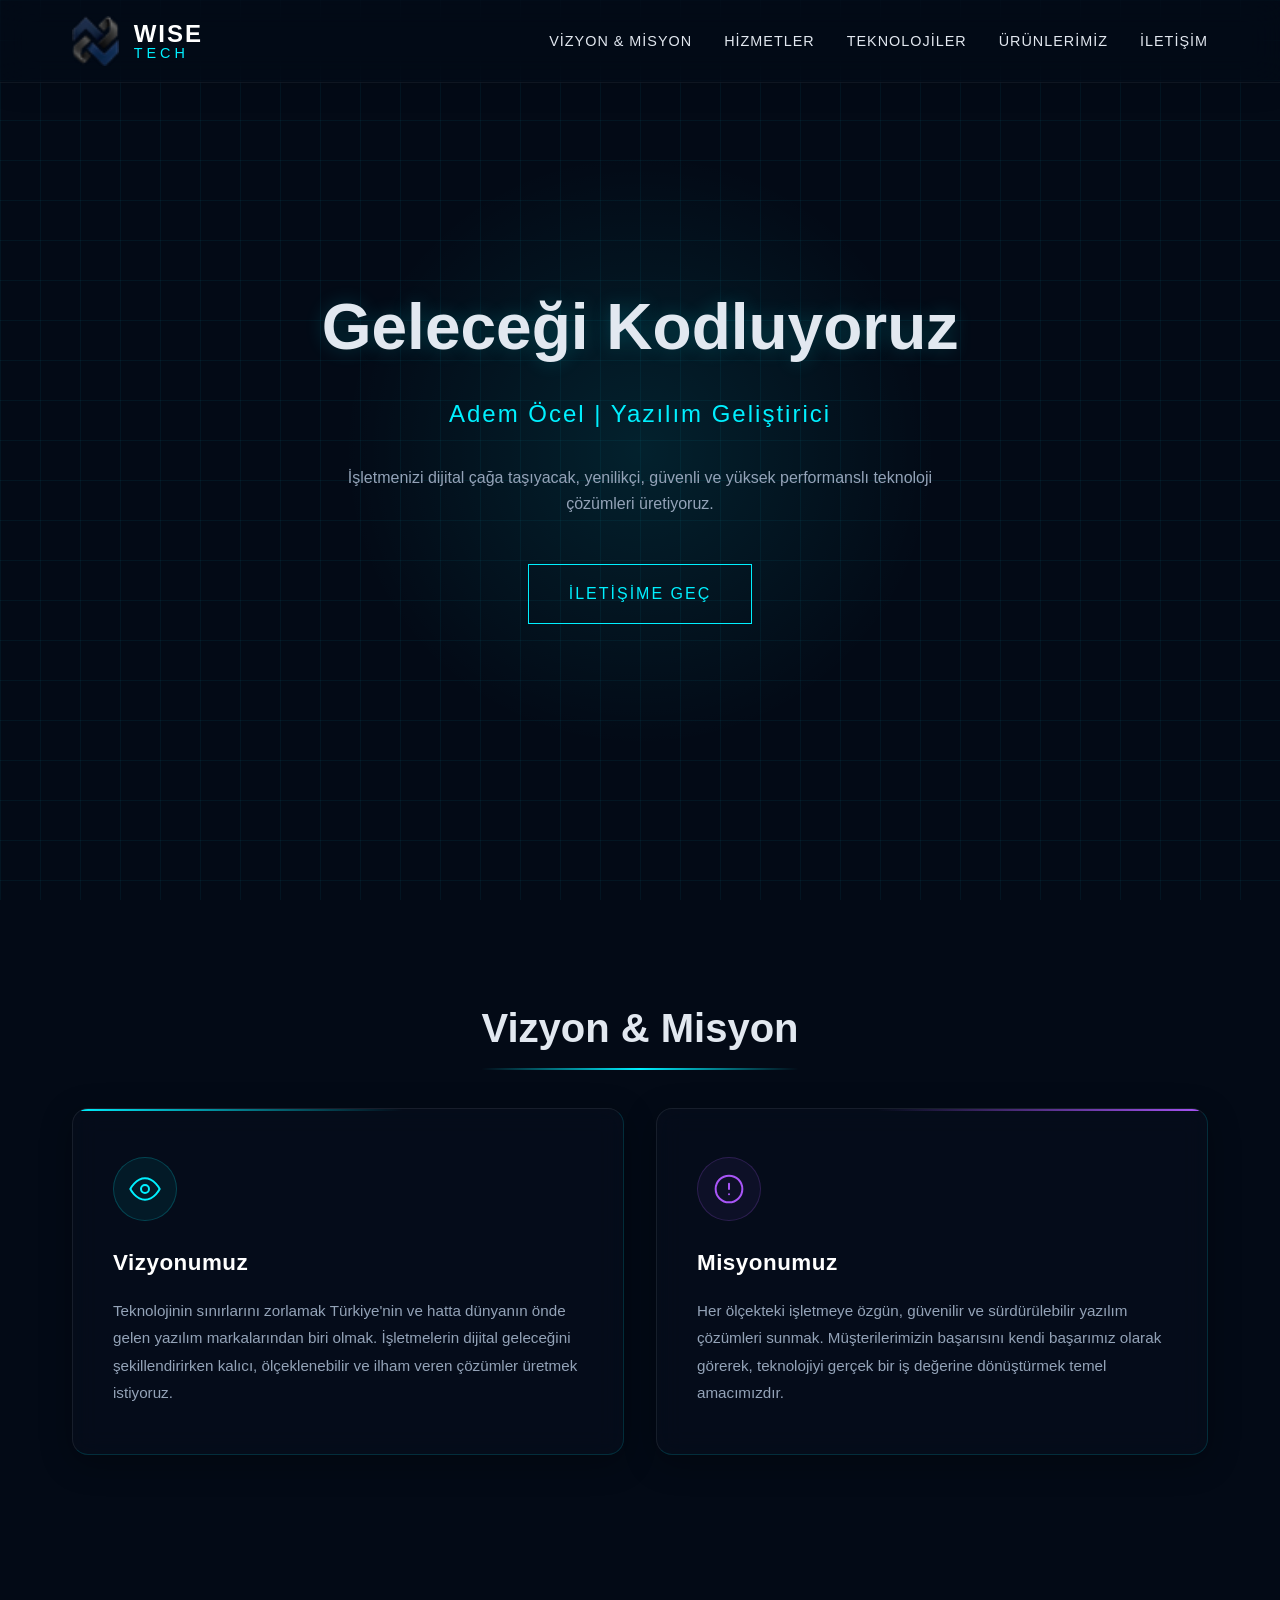
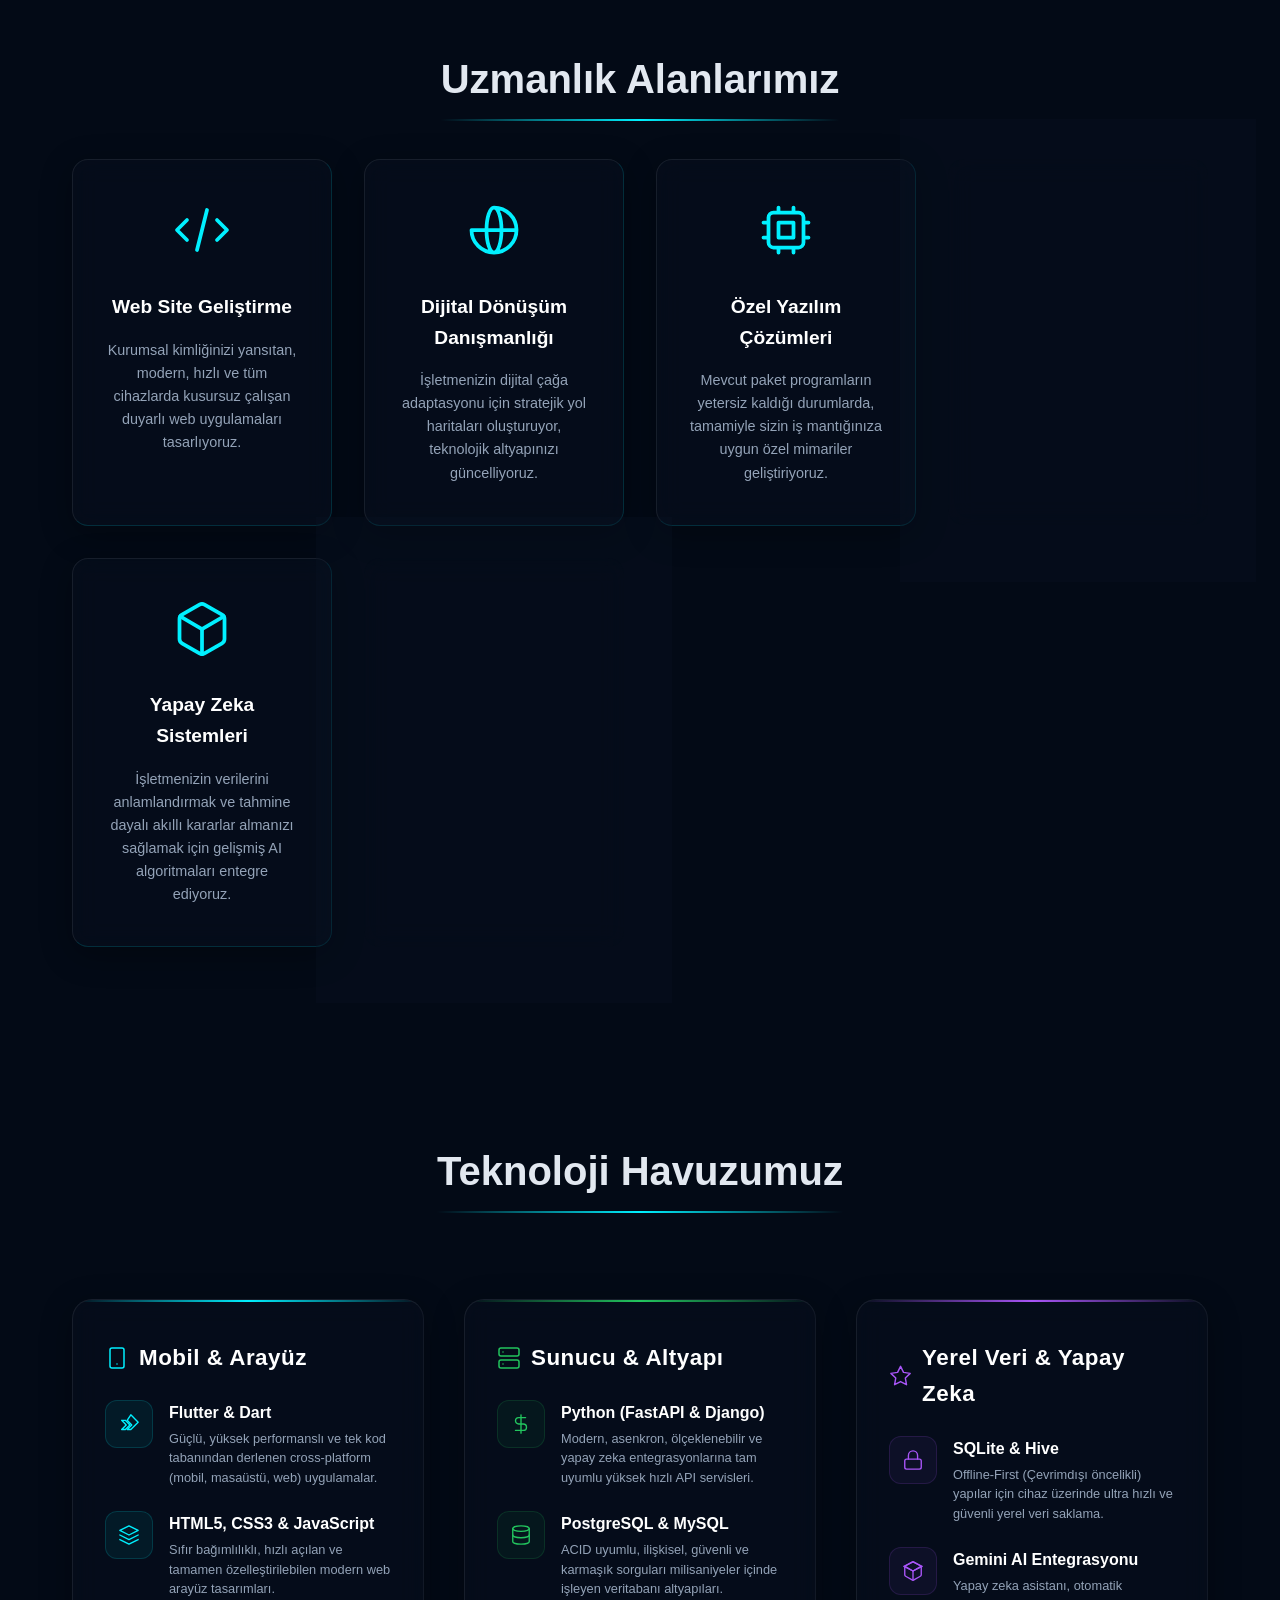
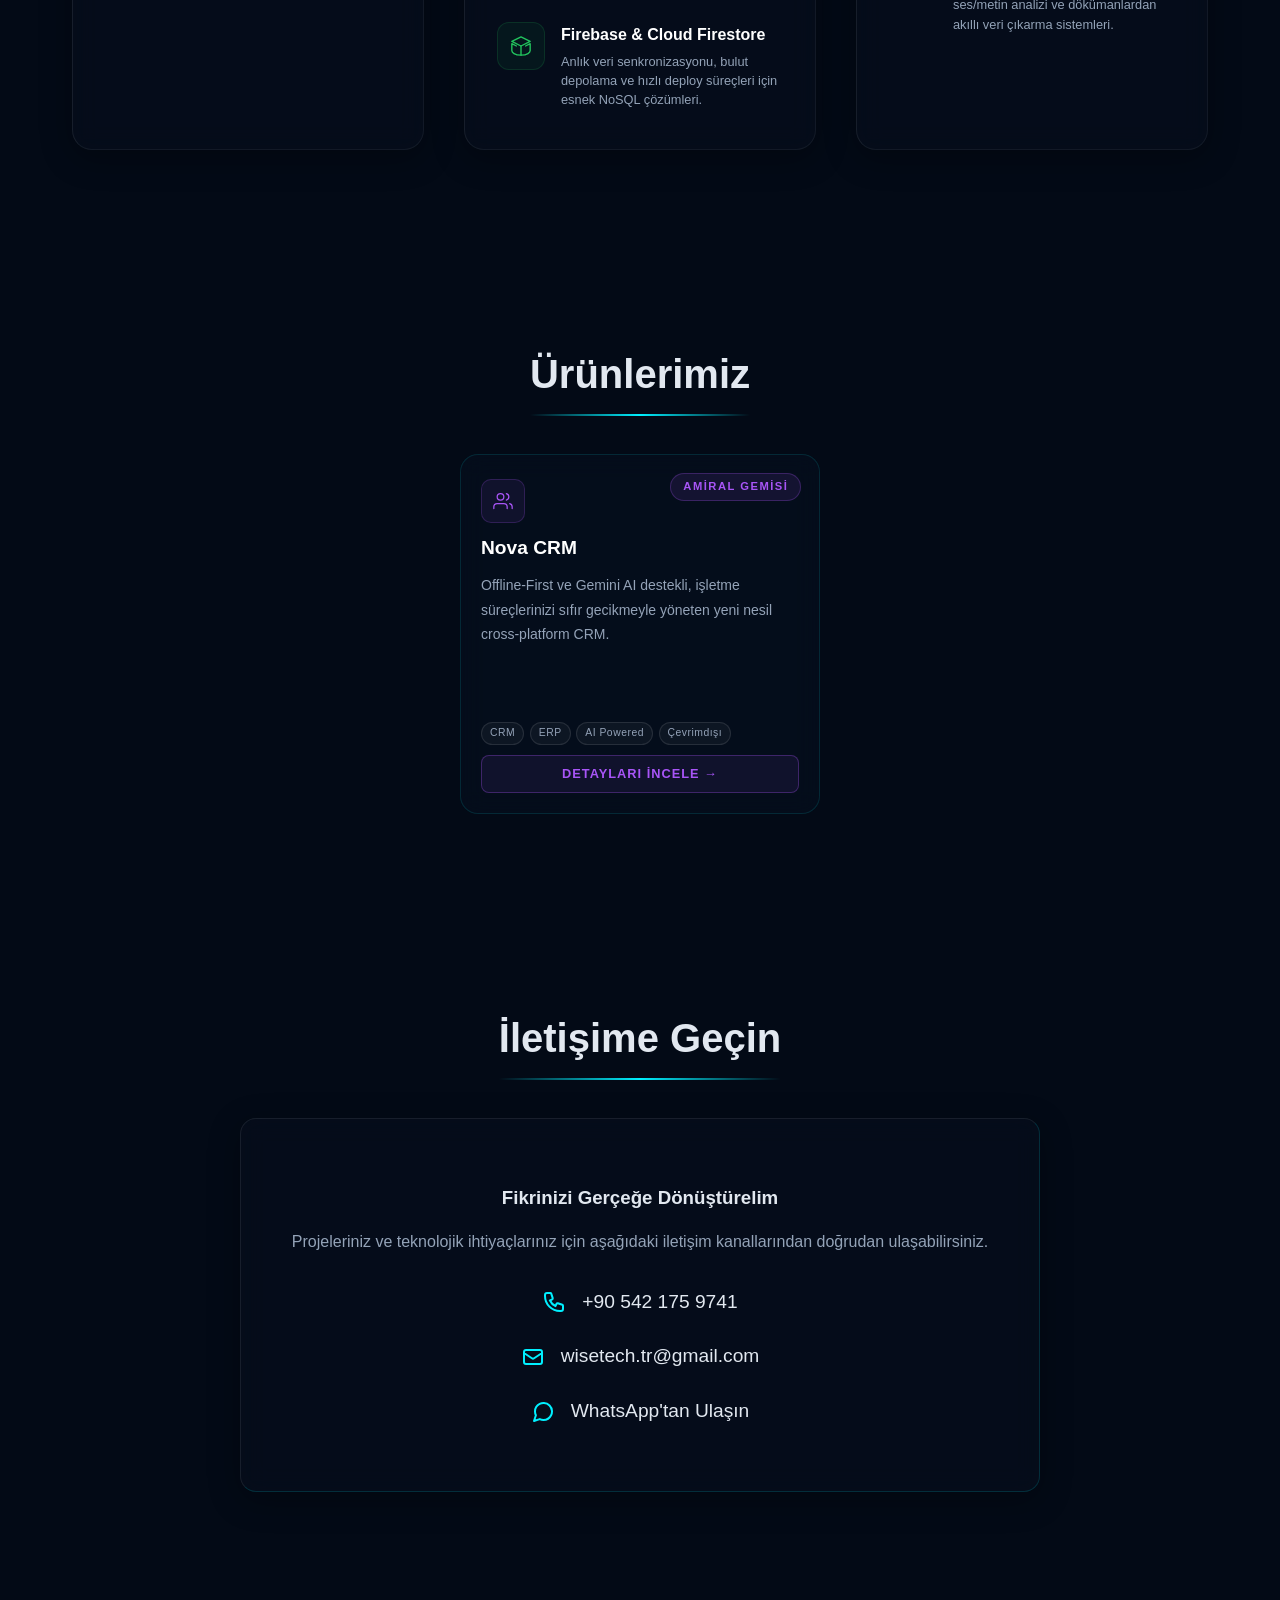
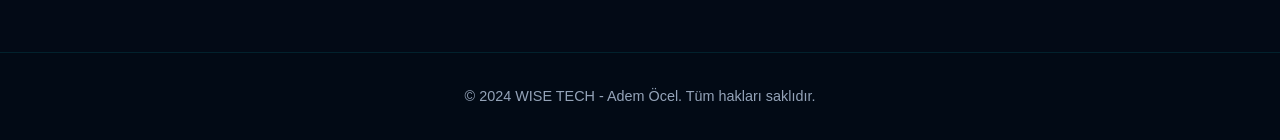
==== index.html @ 0e257cc6 "chore: deps - proje dosyaları ve CNAME yapılandırması eklendi" ====
<!DOCTYPE html>
<html lang="tr">
<head>
    <meta charset="UTF-8">
    <meta name="viewport" content="width=device-width, initial-scale=1.0">
    <title>WISE TECH | Adem Öcel - Yazılım Geliştirici</title>
    <link rel="stylesheet" href="style.css">
</head>
<body>

    <!-- Üst Navigasyon -->
    <header>
        <nav>
            <a href="#" class="logo">
                <!-- Logoyu kullanmak için görseli "logo.png" adıyla index.html ile aynı klasöre yerleştirin -->
                <img src="logo.png" alt="Wise Tech Logo" class="logo-img" onerror="this.onerror=null; this.src='data:image/svg+xml;utf8,<svg xmlns=\'http://www.w3.org/2000/svg\' viewBox=\'0 0 100 100\'><path d=\'M25 50 L50 25 L75 50 L60 65 L50 55 L40 65 Z\' fill=\'%231c2e4a\'/><path d=\'M75 50 L50 75 L25 50 L40 35 L50 45 L60 35 Z\' fill=\'%23111\'/></svg>'">
                <div class="logo-text">WISE <span>TECH</span></div>
            </a>
            <ul class="nav-links">
                <li><a href="#vizyon">Vizyon & Misyon</a></li>
                <li><a href="#hizmetler">Hizmetler</a></li>
                <li><a href="#teknolojiler">Teknolojiler</a></li>
                <li><a href="#urunler">Ürünlerimiz</a></li>
                <li><a href="#iletisim">İletişim</a></li>
            </ul>
        </nav>
    </header>

    <!-- Ana Ekran (Hero) -->
    <section class="hero" id="home">
        <h1>Geleceği Kodluyoruz</h1>
        <h2>Adem Öcel | Yazılım Geliştirici</h2>
        <p>İşletmenizi dijital çağa taşıyacak, yenilikçi, güvenli ve yüksek performanslı teknoloji çözümleri üretiyoruz.</p>
        <a href="#iletisim" class="btn">İletişime Geç</a>
    </section>

    <!-- Vizyon & Misyon -->
    <section class="section" id="vizyon">
        <h2 class="section-title">Vizyon & Misyon</h2>

        <div class="vm-grid">
            <!-- Vizyonumuz -->
            <div class="vm-card vm-card--vision">
                <div class="vm-icon-wrap">
                    <svg class="vm-icon" viewBox="0 0 24 24">
                        <path d="M1 12s4-8 11-8 11 8 11 8-4 8-11 8-11-8-11-8z"/>
                        <circle cx="12" cy="12" r="3"/>
                    </svg>
                </div>
                <h3>Vizyonumuz</h3>
                <p>Teknolojinin sınırlarını zorlamak Türkiye'nin ve hatta dünyanın önde gelen yazılım markalarından biri olmak. İşletmelerin dijital geleceğini şekillendirirken kalıcı, ölçeklenebilir ve ilham veren çözümler üretmek istiyoruz.</p>
            </div>

            <!-- Misyonumuz -->
            <div class="vm-card vm-card--mission">
                <div class="vm-icon-wrap">
                    <svg class="vm-icon" viewBox="0 0 24 24">
                        <circle cx="12" cy="12" r="10"/>
                        <line x1="12" y1="8" x2="12" y2="12"/>
                        <line x1="12" y1="16" x2="12.01" y2="16"/>
                    </svg>
                </div>
                <h3>Misyonumuz</h3>
                <p>Her ölçekteki işletmeye özgün, güvenilir ve sürdürülebilir yazılım çözümleri sunmak. Müşterilerimizin başarısını kendi başarımız olarak görerek, teknolojiyi gerçek bir iş değerine dönüştürmek temel amacımızdır.</p>
            </div>
        </div>
    </section>

    <!-- Hizmetler -->
    <section class="section" id="hizmetler">
        <h2 class="section-title">Uzmanlık Alanlarımız</h2>
        
        <div class="services-grid">
            <!-- Hizmet 1 -->
            <div class="service-card">
                <svg class="service-icon" viewBox="0 0 24 24">
                    <path d="M10 20l4-16m4 4l4 4-4 4M6 16l-4-4 4-4" />
                </svg>
                <h3>Web Site Geliştirme</h3>
                <p>Kurumsal kimliğinizi yansıtan, modern, hızlı ve tüm cihazlarda kusursuz çalışan duyarlı web uygulamaları tasarlıyoruz.</p>
            </div>

            <!-- Hizmet 2 -->
            <div class="service-card">
                <svg class="service-icon" viewBox="0 0 24 24">
                    <path d="M21 12a9 9 0 01-9 9m9-9a9 9 0 00-9-9m9 9H3m9 9a9 9 0 01-9-9m9 9c1.657 0 3-4.03 3-9s-1.343-9-3-9m0 18c-1.657 0-3-4.03-3-9s1.343-9 3-9" />
                </svg>
                <h3>Dijital Dönüşüm Danışmanlığı</h3>
                <p>İşletmenizin dijital çağa adaptasyonu için stratejik yol haritaları oluşturuyor, teknolojik altyapınızı güncelliyoruz.</p>
            </div>

            <!-- Hizmet 3 -->
            <div class="service-card">
                <svg class="service-icon" viewBox="0 0 24 24">
                    <path d="M9 3v2m6-2v2M9 19v2m6-2v2M5 9H3m2 6H3m18-6h-2m2 6h-2M7 19h10a2 2 0 002-2V7a2 2 0 00-2-2H7a2 2 0 00-2 2v10a2 2 0 002 2zM9 9h6v6H9V9z" />
                </svg>
                <h3>Özel Yazılım Çözümleri</h3>
                <p>Mevcut paket programların yetersiz kaldığı durumlarda, tamamiyle sizin iş mantığınıza uygun özel mimariler geliştiriyoruz.</p>
            </div>

            <!-- Hizmet 4 -->
            <div class="service-card">
                <svg class="service-icon" viewBox="0 0 24 24">
                    <path d="M10.325 4.317c.426-1.756 2.924-1.756 3.35 0a1.724 1.724 0 002.573 1.066c1.543-.94 3.31.826 2.37 2.37a1.724 1.724 0 001.065 2.572c1.756.426 1.756 2.924 0 3.35a1.724 1.724 0 00-1.066 2.573c.94 1.543-.826 3.31-2.37 2.37a1.724 1.724 0 00-2.572 1.065c-.426 1.756-2.924 1.756-3.35 0a1.724 1.724 0 00-2.573-1.066c-1.543.94-3.31-.826-2.37-2.37a1.724 1.724 0 00-1.065-2.572c-1.756-.426-1.756-2.924 0-3.35a1.724 1.724 0 001.066-2.573c-.94-1.543.826-3.31 2.37-2.37.996.608 2.296.07 2.572-1.065z" />
                    <path d="M15 12a3 3 0 11-6 0 3 3 0 016 0z" />
                </svg>
                <h3>Süreç Otomasyon Sistemleri</h3>
                <p>Tekrarlayan iş gücünü azaltıp verimliliği artıran, zaman ve maliyet tasarrufu sağlayan otomasyon ağları kuruyoruz.</p>
            </div>

            <!-- Hizmet 5 -->
            <div class="service-card">
                <svg class="service-icon" viewBox="0 0 24 24">
                    <path d="M21 16V8a2 2 0 0 0-1-1.73l-7-4a2 2 0 0 0-2 0l-7 4A2 2 0 0 0 3 8v8a2 2 0 0 0 1 1.73l7 4a2 2 0 0 0 2 0l7-4A2 2 0 0 0 21 16z" />
                    <polyline points="3.27 6.96 12 12.01 20.73 6.96" />
                    <line x1="12" y1="22.08" x2="12" y2="12" />
                </svg>
                <h3>Yapay Zeka Sistemleri</h3>
                <p>İşletmenizin verilerini anlamlandırmak ve tahmine dayalı akıllı kararlar almanızı sağlamak için gelişmiş AI algoritmaları entegre ediyoruz.</p>
            </div>

            <!-- Hizmet 6 -->
            <div class="service-card">
                <svg class="service-icon" viewBox="0 0 24 24">
                    <path d="M17.5 19H9a7 7 0 1 1 6.71-9h1.79a4.5 4.5 0 1 1 0 9Z" />
                </svg>
                <h3>Bulut Mimari & Entegrasyon</h3>
                <p>Yüksek ölçeklenebilir, güvenli ve kesintisiz erişim sağlayan bulut altyapılarını kuruyor ve mevcut sistemlerinize kusursuzca bağlıyoruz.</p>
            </div>
        </div>
    </section>

    <!-- Teknolojilerimiz -->
    <section class="section" id="teknolojiler">
        <h2 class="section-title">Teknoloji Havuzumuz</h2>
        
        <div class="tech-grid">
            <!-- Kategori 1: Mobil & Arayüz -->
            <div class="tech-category-card tech-category-card--ui">
                <h3>
                    <svg viewBox="0 0 24 24">
                        <rect x="5" y="2" width="14" height="20" rx="2" ry="2"></rect>
                        <line x1="12" y1="18" x2="12.01" y2="18"></line>
                    </svg>
                    Mobil & Arayüz
                </h3>
                <div class="tech-list">
                    <!-- Flutter & Dart -->
                    <div class="tech-item">
                        <div class="tech-icon-box">
                            <svg viewBox="0 0 24 24">
                                <polygon points="14 2 22 10 14 18 10 18 15 13 10 8 14 2"></polygon>
                                <polygon points="8 8 13 13 8 18 4 18 9 13 4 8 8 8"></polygon>
                            </svg>
                        </div>
                        <div class="tech-info">
                            <h4>Flutter & Dart</h4>
                            <p>Güçlü, yüksek performanslı ve tek kod tabanından derlenen cross-platform (mobil, masaüstü, web) uygulamalar.</p>
                        </div>
                    </div>
                    <!-- HTML5 / CSS3 / JS -->
                    <div class="tech-item">
                        <div class="tech-icon-box">
                            <svg viewBox="0 0 24 24">
                                <path d="M12 2L2 7l10 5 10-5-10-5z"></path>
                                <path d="M2 17l10 5 10-5"></path>
                                <path d="M2 12l10 5 10-5"></path>
                            </svg>
                        </div>
                        <div class="tech-info">
                            <h4>HTML5, CSS3 & JavaScript</h4>
                            <p>Sıfır bağımlılıklı, hızlı açılan ve tamamen özelleştirilebilen modern web arayüz tasarımları.</p>
                        </div>
                    </div>
                </div>
            </div>

            <!-- Kategori 2: Sunucu & Altyapı -->
            <div class="tech-category-card tech-category-card--server">
                <h3>
                    <svg viewBox="0 0 24 24">
                        <rect x="2" y="2" width="20" height="8" rx="2" ry="2"></rect>
                        <rect x="2" y="14" width="20" height="8" rx="2" ry="2"></rect>
                        <line x1="6" y1="6" x2="6.01" y2="6"></line>
                        <line x1="6" y1="18" x2="6.01" y2="18"></line>
                    </svg>
                    Sunucu & Altyapı
                </h3>
                <div class="tech-list">
                    <!-- Python -->
                    <div class="tech-item">
                        <div class="tech-icon-box">
                            <svg viewBox="0 0 24 24">
                                <path d="M12 2v20M17 5H9.5a3.5 3.5 0 0 0 0 7h5a3.5 3.5 0 0 1 0 7H6"></path>
                            </svg>
                        </div>
                        <div class="tech-info">
                            <h4>Python (FastAPI & Django)</h4>
                            <p>Modern, asenkron, ölçeklenebilir ve yapay zeka entegrasyonlarına tam uyumlu yüksek hızlı API servisleri.</p>
                        </div>
                    </div>
                    <!-- PostgreSQL / MySQL -->
                    <div class="tech-item">
                        <div class="tech-icon-box">
                            <svg viewBox="0 0 24 24">
                                <ellipse cx="12" cy="5" rx="9" ry="3"></ellipse>
                                <path d="M21 12c0 1.66-4 3-9 3s-9-1.34-9-3"></path>
                                <path d="M3 5v14c0 1.66 4 3 9 3s9-1.34 9-3V5"></path>
                            </svg>
                        </div>
                        <div class="tech-info">
                            <h4>PostgreSQL & MySQL</h4>
                            <p>ACID uyumlu, ilişkisel, güvenli ve karmaşık sorguları milisaniyeler içinde işleyen veritabanı altyapıları.</p>
                        </div>
                    </div>
                    <!-- Firebase & Firestore -->
                    <div class="tech-item">
                        <div class="tech-icon-box">
                            <svg viewBox="0 0 24 24">
                                <path d="M12 2L2 7l10 5 10-5-10-5z"></path>
                                <path d="M12 22V12"></path>
                                <path d="M17 12l5-2.5V17c0 2-3 5-10 5s-10-3-10-5v-7.5l5 2.5"></path>
                            </svg>
                        </div>
                        <div class="tech-info">
                            <h4>Firebase & Cloud Firestore</h4>
                            <p>Anlık veri senkronizasyonu, bulut depolama ve hızlı deploy süreçleri için esnek NoSQL çözümleri.</p>
                        </div>
                    </div>
                </div>
            </div>

            <!-- Kategori 3: Yerel Veri & Yapay Zeka -->
            <div class="tech-category-card tech-category-card--ai">
                <h3>
                    <svg viewBox="0 0 24 24">
                        <polygon points="12 2 15.09 8.26 22 9.27 17 14.14 18.18 21.02 12 17.77 5.82 21.02 7 14.14 2 9.27 8.91 8.26 12 2"></polygon>
                    </svg>
                    Yerel Veri & Yapay Zeka
                </h3>
                <div class="tech-list">
                    <!-- SQLite & Hive -->
                    <div class="tech-item">
                        <div class="tech-icon-box">
                            <svg viewBox="0 0 24 24">
                                <rect x="3" y="11" width="18" height="11" rx="2" ry="2"></rect>
                                <path d="M7 11V7a5 5 0 0 1 10 0v4"></path>
                            </svg>
                        </div>
                        <div class="tech-info">
                            <h4>SQLite & Hive</h4>
                            <p>Offline-First (Çevrimdışı öncelikli) yapılar için cihaz üzerinde ultra hızlı ve güvenli yerel veri saklama.</p>
                        </div>
                    </div>
                    <!-- Gemini AI -->
                    <div class="tech-item">
                        <div class="tech-icon-box">
                            <svg viewBox="0 0 24 24">
                                <path d="M12 2L2 7l10 5 10-5-10-5z"></path>
                                <path d="M21 16V8a2 2 0 0 0-1-1.73l-7-4a2 2 0 0 0-2 0l-7 4A2 2 0 0 0 3 8v8a2 2 0 0 0 1 1.73l7 4a2 2 0 0 0 2 0l7-4A2 2 0 0 0 21 16z"></path>
                                <polyline points="3.27 6.96 12 12.01 20.73 6.96"></polyline>
                                <line x1="12" y1="22.08" x2="12" y2="12"></line>
                            </svg>
                        </div>
                        <div class="tech-info">
                            <h4>Gemini AI Entegrasyonu</h4>
                            <p>Yapay zeka asistanı, otomatik ses/metin analizi ve dökümanlardan akıllı veri çıkarma sistemleri.</p>
                        </div>
                    </div>
                </div>
            </div>
        </div>
    </section>

    <!-- Ürünlerimiz -->
    <section class="section" id="urunler">
        <h2 class="section-title">Ürünlerimiz</h2>

        <div class="products-grid">
            <!-- Nova CRM Sadeleştirilmiş Kart -->
            <a href="nova-crm.html" class="product-card-link">
                <div class="product-card product-card--square">
                    <span class="product-badge product-badge--ai">Amiral Gemisi</span>
                    
                    <div class="product-icon-wrap product-icon-wrap--ai">
                        <svg viewBox="0 0 24 24" fill="none" stroke="currentColor" stroke-width="1.5" stroke-linecap="round" stroke-linejoin="round">
                            <path d="M17 21v-2a4 4 0 0 0-4-4H5a4 4 0 0 0-4 4v2"/><circle cx="9" cy="7" r="4"/>
                            <path d="M23 21v-2a4 4 0 0 0-3-3.87"/><path d="M16 3.13a4 4 0 0 1 0 7.75"/>
                        </svg>
                    </div>
                    
                    <h3>Nova CRM</h3>
                    
                    <p>Offline-First ve Gemini AI destekli, işletme süreçlerinizi sıfır gecikmeyle yöneten yeni nesil cross-platform CRM.</p>
                    
                    <div class="product-tags">
                        <span>CRM</span>
                        <span>ERP</span>
                        <span>AI Powered</span>
                        <span>Çevrimdışı</span>
                    </div>
                    
                    <span class="product-btn product-btn--ai">Detayları İncele →</span>
                </div>
            </a>
        </div>

    </section>

    <!-- İletişim -->
    <section class="section" id="iletisim">
        <h2 class="section-title">İletişime Geçin</h2>
        
        <div class="contact-container">
            <h3>Fikrinizi Gerçeğe Dönüştürelim</h3>
            <p style="color: var(--text-muted); margin-top: 1rem;">Projeleriniz ve teknolojik ihtiyaçlarınız için aşağıdaki iletişim kanallarından doğrudan ulaşabilirsiniz.</p>
            
            <div class="contact-info">
                <!-- Telefon -->
                <div class="contact-item">
                    <svg class="contact-icon" viewBox="0 0 24 24">
                        <path d="M3 5a2 2 0 012-2h3.28a1 1 0 01.948.684l1.498 4.493a1 1 0 01-.502 1.21l-2.257 1.13a11.042 11.042 0 005.516 5.516l1.13-2.257a1 1 0 011.21-.502l4.493 1.498a1 1 0 01.684.949V19a2 2 0 01-2 2h-1C9.716 21 3 14.284 3 6V5z" />
                    </svg>
                    <a href="tel:+905421759741">+90 542 175 9741</a>
                </div>

                <!-- E-Posta -->
                <div class="contact-item">
                    <svg class="contact-icon" viewBox="0 0 24 24">
                        <path d="M3 8l7.89 5.26a2 2 0 002.22 0L21 8M5 19h14a2 2 0 002-2V7a2 2 0 00-2-2H5a2 2 0 00-2 2v10a2 2 0 002 2z" />
                    </svg>
                    <a href="mailto:wisetech.tr@gmail.com">wisetech.tr@gmail.com</a>
                </div>

                <!-- WhatsApp -->
                <div class="contact-item">
                    <svg class="contact-icon" viewBox="0 0 24 24" stroke-linejoin="round" stroke-linecap="round">
                        <path d="M21 11.5a8.38 8.38 0 0 1-.9 3.8 8.5 8.5 0 0 1-7.6 4.7 8.38 8.38 0 0 1-3.8-.9L3 21l1.9-5.7a8.38 8.38 0 0 1-.9-3.8 8.5 8.5 0 0 1 4.7-7.6 8.38 8.38 0 0 1 3.8-.9h.5a8.48 8.48 0 0 1 8 8v.5z" />
                    </svg>
                    <a href="https://wa.me/905421759741" target="_blank">WhatsApp'tan Ulaşın</a>
                </div>
            </div>
        </div>
    </section>

    <!-- Alt Bilgi -->
    <footer>
        <p>&copy; 2024 WISE TECH - Adem Öcel. Tüm hakları saklıdır.</p>
    </footer>

    <script src="script.js"></script>
</body>
</html>
---- style.css ----
/* --- Değişkenler & Temel Ayarlar --- */
:root {
    --bg-dark: #030a16;
    --bg-card: #0a1526;
    --text-main: #e2e8f0;
    --text-muted: #94a3b8;
    --neon-blue: #00f0ff;
    --neon-blue-glow: rgba(0, 240, 255, 0.3);
    --neon-dark: #005f73;
    --circuit-line: rgba(0, 240, 255, 0.05);
}

* {
    margin: 0;
    padding: 0;
    box-sizing: border-box;
    font-family: 'Segoe UI', Roboto, Helvetica, Arial, sans-serif;
    scroll-behavior: smooth;
}

body {
    background-color: var(--bg-dark);
    color: var(--text-main);
    line-height: 1.6;
    /* Devre kartı ızgara deseni arka planı */
    background-image: 
        linear-gradient(var(--circuit-line) 1px, transparent 1px),
        linear-gradient(90deg, var(--circuit-line) 1px, transparent 1px);
    background-size: 40px 40px;
    background-attachment: fixed;
}

/* --- Navigasyon --- */
header {
    position: fixed;
    top: 0;
    width: 100%;
    background: rgba(3, 10, 22, 0.5);
    backdrop-filter: blur(16px);
    -webkit-backdrop-filter: blur(16px);
    border-bottom: 1px solid rgba(255, 255, 255, 0.05);
    box-shadow: 0 4px 30px rgba(0, 0, 0, 0.1);
    z-index: 1000;
}

nav {
    max-width: 1200px;
    margin: 0 auto;
    padding: 1rem 2rem;
    display: flex;
    justify-content: space-between;
    align-items: center;
}

.logo {
    font-size: 1.5rem;
    font-weight: 800;
    color: white;
    text-decoration: none;
    letter-spacing: 2px;
    display: flex;
    align-items: center;
    gap: 15px;
    line-height: 1;
}

.logo-img {
    height: 50px;
    width: auto;
    object-fit: contain;

}

.logo-text {
    display: flex;
    flex-direction: column;
}

.logo-text span {
    color: var(--neon-blue);
    font-size: 0.9rem;
    font-weight: 400;
    letter-spacing: 4px;
}

.nav-links {
    list-style: none;
    display: flex;
    gap: 2rem;
}

.nav-links a {
    color: var(--text-main);
    text-decoration: none;
    font-size: 0.9rem;
    text-transform: uppercase;
    letter-spacing: 1px;
    transition: all 0.3s ease;
    position: relative;
}

.nav-links a:hover {
    color: var(--neon-blue);
    text-shadow: 0 0 8px var(--neon-blue-glow);
}

/* --- Hero Section --- */
.hero {
    height: 100vh;
    display: flex;
    flex-direction: column;
    justify-content: center;
    align-items: center;
    text-align: center;
    padding: 0 2rem;
    position: relative;
    overflow: hidden;
}

/* Ortadaki parlama efekti */
.hero::before {
    content: '';
    position: absolute;
    width: 600px;
    height: 600px;
    background: radial-gradient(circle, rgba(0, 240, 255, 0.1) 0%, rgba(3, 10, 22, 0) 70%);
    top: 50%;
    left: 50%;
    transform: translate(-50%, -50%);
    z-index: -1;
    border-radius: 50%;
}

.hero h1 {
    font-size: 4rem;
    margin-bottom: 1rem;
    text-shadow: 0 0 20px rgba(0, 240, 255, 0.2);
    animation: fadeInDown 1s ease-out;
}

.hero h2 {
    font-size: 1.5rem;
    color: var(--neon-blue);
    font-weight: 300;
    margin-bottom: 2rem;
    letter-spacing: 2px;
    animation: fadeInUp 1s ease-out 0.3s both;
}

.hero p {
    max-width: 600px;
    color: var(--text-muted);
    margin-bottom: 3rem;
    animation: fadeInUp 1s ease-out 0.6s both;
}

.btn {
    display: inline-block;
    padding: 1rem 2.5rem;
    background: transparent;
    color: var(--neon-blue);
    border: 1px solid var(--neon-blue);
    text-decoration: none;
    font-size: 1rem;
    text-transform: uppercase;
    letter-spacing: 2px;
    position: relative;
    overflow: hidden;
    transition: all 0.3s ease;
    cursor: pointer;
    animation: fadeInUp 1s ease-out 0.9s both;
}

.btn:hover {
    background: var(--neon-blue);
    color: var(--bg-dark);
    box-shadow: 0 0 20px var(--neon-blue-glow);
}

/* --- Hizmetler Section --- */
.section {
    padding: 6rem 2rem;
    max-width: 1200px;
    margin: 0 auto;
}

.section-title {
    font-size: 2.5rem;
    margin-bottom: 3rem;
    text-align: center;
    position: relative;
    display: inline-block;
    left: 50%;
    transform: translateX(-50%);
}

.section-title::after {
    content: '';
    position: absolute;
    bottom: -10px;
    left: 0;
    width: 100%;
    height: 2px;
    background: linear-gradient(90deg, transparent, var(--neon-blue), transparent);
}

.services-grid {
    display: grid;
    grid-template-columns: repeat(auto-fit, minmax(250px, 1fr));
    gap: 2rem;
}

.service-card {
    background: rgba(10, 21, 38, 0.3);
    backdrop-filter: blur(12px);
    -webkit-backdrop-filter: blur(12px);
    box-shadow: 0 8px 32px 0 rgba(0, 0, 0, 0.3);
    border: 1px solid rgba(0, 240, 255, 0.15);
    border-top: 1px solid rgba(255, 255, 255, 0.08);
    border-left: 1px solid rgba(255, 255, 255, 0.08);
    padding: 2.5rem 2rem;
    border-radius: 16px;
    position: relative;
    overflow: hidden;
    transition: all 0.4s ease;
    text-align: center;
}

.service-card::before {
    content: '';
    position: absolute;
    top: 0;
    left: -100%;
    width: 100%;
    height: 2px;
    background: linear-gradient(90deg, transparent, var(--neon-blue));
    transition: all 0.5s ease;
}

.service-card:hover {
    transform: translateY(-5px);
    border-color: var(--neon-blue);
    box-shadow: 0 10px 30px rgba(0, 240, 255, 0.1);
}

.service-card:hover::before {
    left: 100%;
}

.service-icon {
    width: 60px;
    height: 60px;
    margin: 0 auto 1.5rem auto;
    fill: none;
    stroke: var(--neon-blue);
    stroke-width: 1.5;
    stroke-linecap: round;
    stroke-linejoin: round;
}

.service-card h3 {
    font-size: 1.2rem;
    margin-bottom: 1rem;
    color: #fff;
}

.service-card p {
    color: var(--text-muted);
    font-size: 0.9rem;
}

/* --- İletişim Section --- */
.contact-container {
    display: flex;
    flex-direction: column;
    align-items: center;
    background: rgba(10, 21, 38, 0.3);
    backdrop-filter: blur(12px);
    -webkit-backdrop-filter: blur(12px);
    box-shadow: 0 8px 32px 0 rgba(0, 0, 0, 0.3);
    border: 1px solid rgba(0, 240, 255, 0.15);
    border-top: 1px solid rgba(255, 255, 255, 0.08);
    border-left: 1px solid rgba(255, 255, 255, 0.08);
    padding: 4rem 2rem;
    border-radius: 16px;
    max-width: 800px;
    margin: 0 auto;
    text-align: center;
}

.contact-info {
    display: flex;
    flex-direction: column;
    gap: 1.5rem;
    width: 100%;
    margin-top: 2rem;
}

.contact-item {
    display: flex;
    align-items: center;
    justify-content: center;
    gap: 1rem;
}

.contact-item a {
    color: var(--text-main);
    text-decoration: none;
    font-size: 1.2rem;
    transition: color 0.3s ease;
}

.contact-item a:hover {
    color: var(--neon-blue);
    text-shadow: 0 0 5px var(--neon-blue-glow);
}

.contact-icon {
    width: 24px;
    height: 24px;
    stroke: var(--neon-blue);
    fill: none;
    stroke-width: 2;
}

/* --- Nova CRM Ürün Kartı --- */
.nova-product-card {
    display: grid;
    grid-template-columns: 1fr 1fr;
    gap: 3rem;
    align-items: center;
    background: rgba(10, 21, 38, 0.4);
    backdrop-filter: blur(16px);
    -webkit-backdrop-filter: blur(16px);
    border: 1px solid rgba(0, 240, 255, 0.15);
    border-radius: 24px;
    padding: 3.5rem;
    position: relative;
    overflow: hidden;
    margin-bottom: 2rem;
}

/* Köşe vurgu gradyanı */
.nova-product-card::before {
    content: '';
    position: absolute;
    top: 0; left: 0;
    width: 50%; height: 2px;
    background: linear-gradient(90deg, var(--neon-blue), transparent);
}
.nova-product-card::after {
    content: '';
    position: absolute;
    bottom: 0; right: 0;
    width: 50%; height: 2px;
    background: linear-gradient(270deg, var(--neon-blue), transparent);
}

/* Amiral gemisi rozeti */
.nova-badge {
    display: inline-flex;
    align-items: center;
    gap: 6px;
    font-size: 0.72rem;
    font-weight: 700;
    letter-spacing: 1.5px;
    text-transform: uppercase;
    color: var(--neon-blue);
    background: rgba(0, 240, 255, 0.08);
    border: 1px solid rgba(0, 240, 255, 0.25);
    border-radius: 50px;
    padding: 0.3rem 0.9rem;
    margin-bottom: 1.25rem;
}

/* Platform etiketleri */
.nova-platforms {
    display: flex;
    flex-wrap: wrap;
    gap: 0.5rem;
    margin-bottom: 1.25rem;
}
.nova-platforms span {
    font-size: 0.72rem;
    padding: 0.2rem 0.65rem;
    border-radius: 6px;
    background: rgba(255,255,255,0.04);
    border: 1px solid rgba(255,255,255,0.08);
    color: var(--text-muted);
}

/* Başlık */
.nova-info h3 {
    font-size: 2.8rem;
    font-weight: 800;
    color: #fff;
    letter-spacing: -1px;
    line-height: 1.1;
    margin-bottom: 1rem;
}
.nova-info h3 span {
    color: var(--neon-blue);
    text-shadow: 0 0 20px rgba(0, 240, 255, 0.4);
}

.nova-desc {
    color: var(--text-muted);
    font-size: 0.95rem;
    line-height: 1.8;
    margin-bottom: 1.75rem;
}
.nova-desc strong { color: var(--text-main); }

/* Özellik listesi */
.nova-features {
    list-style: none;
    display: flex;
    flex-direction: column;
    gap: 0.7rem;
    margin-bottom: 1.75rem;
}
.nova-features li {
    display: flex;
    align-items: flex-start;
    gap: 0.65rem;
    color: var(--text-main);
    font-size: 0.9rem;
    line-height: 1.5;
}
.nova-features li svg {
    width: 16px; height: 16px;
    stroke: var(--neon-blue);
    flex-shrink: 0;
    margin-top: 2px;
}
.nova-features li strong { color: #fff; }

/* Etiketler */
.nova-tags {
    display: flex;
    flex-wrap: wrap;
    gap: 0.5rem;
    margin-bottom: 2rem;
}
.nova-tags span {
    font-size: 0.72rem;
    padding: 0.25rem 0.75rem;
    border-radius: 50px;
    background: rgba(0, 240, 255, 0.06);
    border: 1px solid rgba(0, 240, 255, 0.2);
    color: var(--neon-blue);
    letter-spacing: 0.5px;
    font-weight: 600;
}

/* Aksiyon butonları */
.nova-actions { display: flex; gap: 1rem; }
.nova-btn-primary {
    padding: 0.85rem 2rem;
    background: var(--neon-blue);
    color: var(--bg-dark);
    border: none;
    border-radius: 10px;
    font-size: 0.9rem;
    font-weight: 700;
    letter-spacing: 1px;
    text-transform: uppercase;
    text-decoration: none;
    cursor: pointer;
    transition: all 0.3s ease;
    box-shadow: 0 0 20px rgba(0, 240, 255, 0.25);
}
.nova-btn-primary:hover {
    box-shadow: 0 0 35px rgba(0, 240, 255, 0.5);
    transform: translateY(-2px);
}
.nova-btn-secondary {
    padding: 0.85rem 2rem;
    background: transparent;
    color: var(--text-main);
    border: 1px solid rgba(255,255,255,0.15);
    border-radius: 10px;
    font-size: 0.9rem;
    font-weight: 600;
    letter-spacing: 1px;
    text-transform: uppercase;
    text-decoration: none;
    cursor: pointer;
    transition: all 0.3s ease;
}
.nova-btn-secondary:hover { border-color: var(--neon-blue); color: var(--neon-blue); }

/* ---- Mockup Ekran ---- */
.nova-visual { perspective: 1000px; }
.nova-screen {
    background: #060f1e;
    border: 1px solid rgba(0, 240, 255, 0.2);
    border-radius: 14px;
    overflow: hidden;
    box-shadow: 0 24px 60px rgba(0,0,0,0.5), 0 0 40px rgba(0, 240, 255, 0.06);
    transform: rotateY(-4deg) rotateX(2deg);
    transition: transform 0.5s ease;
}
.nova-product-card:hover .nova-screen { transform: rotateY(0deg) rotateX(0deg); }

.ns-topbar {
    display: flex;
    align-items: center;
    gap: 6px;
    padding: 0.6rem 1rem;
    background: #030a16;
    border-bottom: 1px solid rgba(0, 240, 255, 0.08);
}
.ns-dot { width: 10px; height: 10px; border-radius: 50%; display: inline-block; }
.ns-title { font-size: 0.72rem; color: var(--text-muted); margin-left: 0.5rem; letter-spacing: 0.5px; flex:1; }
.ns-offline-badge { font-size: 0.62rem; color: #22c55e; font-weight: 700; }

.ns-body { padding: 1rem; display: flex; flex-direction: column; gap: 0.75rem; }

.ns-stats { display: grid; grid-template-columns: repeat(3, 1fr); gap: 0.6rem; }
.ns-stat {
    background: rgba(0,240,255,0.04);
    border: 1px solid rgba(0,240,255,0.1);
    border-radius: 8px;
    padding: 0.6rem 0.75rem;
    display: flex; flex-direction: column; gap: 2px;
}
.ns-stat-val { font-size: 1rem; font-weight: 700; color: #fff; }
.ns-stat-lbl { font-size: 0.62rem; color: var(--text-muted); }
.ns-stat-up  { font-size: 0.65rem; color: #22c55e; font-weight: 600; }
.ns-stat-down{ font-size: 0.65rem; color: #f87171; font-weight: 600; }

.ns-chart { background: rgba(0,240,255,0.02); border: 1px solid rgba(0,240,255,0.08); border-radius: 8px; padding: 0.75rem; }
.ns-bar-label { font-size: 0.65rem; color: var(--text-muted); margin-bottom: 0.5rem; }
.ns-bars { display: flex; align-items: flex-end; gap: 5px; height: 44px; }
.ns-bar { flex: 1; height: var(--h); background: rgba(0,240,255,0.2); border-radius: 3px 3px 0 0; }
.ns-bar--active { background: var(--neon-blue); box-shadow: 0 0 8px rgba(0,240,255,0.4); }

/* Gemini AI satırı */
.ns-ai-row {
    display: flex; align-items: center; gap: 0.6rem;
    padding: 0.45rem 0.7rem;
    background: rgba(168,85,247,0.06);
    border: 1px solid rgba(168,85,247,0.2);
    border-radius: 8px;
}
.ns-ai-icon { font-size: 1rem; color: #a855f7; flex-shrink: 0; }
.ns-ai-text { display: flex; flex-direction: column; }
.ns-ai-text span { font-size: 0.7rem; font-weight: 600; color: #a855f7; }
.ns-ai-text small { font-size: 0.6rem; color: var(--text-muted); }

.ns-list { display: flex; flex-direction: column; gap: 0.35rem; }
.ns-list-row { display: flex; align-items: center; gap: 0.6rem; padding: 0.4rem 0.5rem; background: rgba(255,255,255,0.02); border-radius: 7px; }
.ns-avatar { width: 26px; height: 26px; border-radius: 50%; display: flex; align-items: center; justify-content: center; font-size: 0.58rem; font-weight: 700; flex-shrink: 0; }
.ns-list-info { flex: 1; display: flex; flex-direction: column; }
.ns-list-info b { font-size: 0.68rem; color: #fff; font-weight: 600; }
.ns-list-info small { font-size: 0.58rem; color: var(--text-muted); }
.ns-pill { font-size: 0.56rem; font-weight: 700; letter-spacing: 0.5px; text-transform: uppercase; padding: 0.15rem 0.45rem; border-radius: 50px; }
.ns-pill--warm   { background: rgba(251,146,60,0.15); color: #fb923c; }
.ns-pill--won    { background: rgba(34,197,94,0.15);  color: #22c55e; }
.ns-pill--new    { background: rgba(168,85,247,0.15); color: #a855f7; }

/* ---- Güvenlik & UI Şeridi ---- */
.nova-highlights {
    display: grid;
    grid-template-columns: repeat(4, 1fr);
    gap: 1rem;
    margin-bottom: 2.5rem;
    padding: 1.5rem 2rem;
    background: rgba(10,21,38,0.3);
    border: 1px solid rgba(0,240,255,0.08);
    border-radius: 16px;
}
.nova-hl-item {
    display: flex;
    align-items: center;
    gap: 0.75rem;
}
.nova-hl-item svg {
    width: 28px; height: 28px;
    stroke: var(--neon-blue);
    fill: none;
    stroke-width: 1.5;
    stroke-linecap: round;
    stroke-linejoin: round;
    flex-shrink: 0;
}
.nova-hl-item div { display: flex; flex-direction: column; gap: 2px; }
.nova-hl-item strong { font-size: 0.82rem; color: #fff; }
.nova-hl-item small  { font-size: 0.7rem; color: var(--text-muted); line-height: 1.4; }

/* ---- Modüller Grid ---- */
.nova-modules-wrap { margin-top: 0.5rem; }
.nova-modules-title {
    font-size: 1.1rem;
    font-weight: 700;
    color: var(--text-muted);
    text-align: center;
    letter-spacing: 2px;
    text-transform: uppercase;
    margin-bottom: 1.5rem;
}
.nova-modules-grid {
    display: grid;
    grid-template-columns: repeat(auto-fit, minmax(160px, 1fr));
    gap: 1rem;
}
.nova-module-card {
    background: rgba(10,21,38,0.3);
    border: 1px solid rgba(255,255,255,0.06);
    border-radius: 14px;
    padding: 1.5rem 1.25rem;
    text-align: center;
    transition: transform 0.3s ease, border-color 0.3s ease;
}
.nova-module-card:hover {
    transform: translateY(-4px);
    border-color: rgba(0,240,255,0.2);
}
.nm-icon {
    width: 48px; height: 48px;
    border-radius: 12px;
    display: flex; align-items: center; justify-content: center;
    margin: 0 auto 1rem;
    background: color-mix(in srgb, var(--c) 10%, transparent);
    border: 1px solid color-mix(in srgb, var(--c) 30%, transparent);
    color: var(--c);
}
.nm-icon svg { width: 22px; height: 22px; stroke: currentColor; fill: none; stroke-width: 1.5; stroke-linecap: round; stroke-linejoin: round; }
.nova-module-card h5 { font-size: 0.85rem; font-weight: 700; color: #fff; margin-bottom: 0.4rem; }
.nova-module-card p  { font-size: 0.72rem; color: var(--text-muted); line-height: 1.5; }

/* Responsive */
@media (max-width: 1024px) { .nova-highlights { grid-template-columns: repeat(2, 1fr); } }
@media (max-width: 900px) {
    .nova-product-card { grid-template-columns: 1fr; padding: 2rem; gap: 2rem; }
    .nova-screen { transform: none !important; }
    .nova-info h3 { font-size: 2rem; }
    .nova-highlights { grid-template-columns: repeat(2, 1fr); }
}
@media (max-width: 600px) {
    .nova-highlights { grid-template-columns: 1fr; }
    .nova-modules-grid { grid-template-columns: repeat(2, 1fr); }
}

/* --- Product Card Link Wrapper --- */
.product-card-link {
    text-decoration: none;
    color: inherit;
    display: block;
}

/* --- Eski filtre / kart CSS (ilerideki ürünler için tutuldu) --- */
.products-filter {
    display: flex;
    justify-content: center;
    flex-wrap: wrap;
    gap: 0.75rem;
    margin-bottom: 3rem;
}

.filter-btn {
    padding: 0.55rem 1.5rem;
    background: transparent;
    color: var(--text-muted);
    border: 1px solid rgba(0, 240, 255, 0.2);
    border-radius: 50px;
    font-size: 0.85rem;
    letter-spacing: 1px;
    cursor: pointer;
    transition: all 0.3s ease;
    text-transform: uppercase;
}

.filter-btn:hover,
.filter-btn.active {
    background: var(--neon-blue);
    color: var(--bg-dark);
    border-color: var(--neon-blue);
    box-shadow: 0 0 14px rgba(0, 240, 255, 0.3);
    font-weight: 600;
}

.products-grid {
    display: grid;
    grid-template-columns: repeat(auto-fit, minmax(280px, 1fr));
    gap: 2rem;
    justify-content: center;
}

/* Kartı gizleme/gösterme animasyonu */
.product-card {
    background: rgba(10, 21, 38, 0.35);
    backdrop-filter: blur(12px);
    -webkit-backdrop-filter: blur(12px);
    border: 1px solid rgba(0, 240, 255, 0.12);
    border-radius: 18px;
    padding: 2rem 1.75rem 1.75rem;
    position: relative;
    overflow: hidden;
    display: flex;
    flex-direction: column;
    gap: 1rem;
    transition: transform 0.4s ease, box-shadow 0.4s ease, opacity 0.3s ease;
}

/* Kare Kart Tasarımı */
.product-card--square {
    aspect-ratio: 1 / 1;
    width: 100%;
    max-width: 360px;
    margin: 0 auto;
    display: flex;
    flex-direction: column;
    justify-content: space-between;
    padding: 1.5rem 1.25rem 1.25rem;
    gap: 0.6rem;
}

/* Kare kart içindeki eleman boyutlandırma optimizasyonları */
.product-card--square .product-icon-wrap {
    width: 44px;
    height: 44px;
    border-radius: 10px;
}
.product-card--square .product-icon-wrap svg {
    width: 20px;
    height: 20px;
}
.product-card--square h3 {
    font-size: 1.15rem;
}
.product-card--square p {
    font-size: 0.8rem;
    line-height: 1.5;
    margin-bottom: 0;
}
.product-card--square .product-tags {
    gap: 0.35rem;
}
.product-card--square .product-tags span {
    font-size: 0.65rem;
    padding: 0.15rem 0.5rem;
}
.product-card--square .product-btn {
    padding: 0.5rem 1.2rem;
    font-size: 0.8rem;
}

.product-card.hidden {
    display: none;
}

.product-card.fade-in {
    animation: cardFadeIn 0.4s ease both;
}

@keyframes cardFadeIn {
    from { opacity: 0; transform: translateY(20px) scale(0.97); }
    to   { opacity: 1; transform: translateY(0) scale(1); }
}

.product-card:hover {
    transform: translateY(-6px);
    box-shadow: 0 16px 40px rgba(0, 240, 255, 0.1);
    border-color: rgba(0, 240, 255, 0.35);
}

/* Üst parlama çizgisi */
.product-card::before {
    content: '';
    position: absolute;
    top: 0; left: 0;
    width: 100%; height: 2px;
    background: linear-gradient(90deg, transparent, var(--neon-blue), transparent);
    opacity: 0;
    transition: opacity 0.4s ease;
}

.product-card:hover::before { opacity: 1; }

/* Badge (kategori etiketi) */
.product-badge {
    position: absolute;
    top: 1.1rem; right: 1.1rem;
    font-size: 0.7rem;
    font-weight: 700;
    letter-spacing: 1.5px;
    text-transform: uppercase;
    padding: 0.25rem 0.75rem;
    border-radius: 50px;
    background: rgba(0, 240, 255, 0.1);
    color: var(--neon-blue);
    border: 1px solid rgba(0, 240, 255, 0.25);
}

.product-badge--mobil  { background: rgba(34,197,94,0.1);  color: #22c55e; border-color: rgba(34,197,94,0.25); }
.product-badge--ai     { background: rgba(168,85,247,0.1);  color: #a855f7; border-color: rgba(168,85,247,0.25); }
.product-badge--kurumsal { background: rgba(251,146,60,0.1); color: #fb923c; border-color: rgba(251,146,60,0.25); }

/* İkon sarmalayıcı */
.product-icon-wrap {
    width: 56px; height: 56px;
    border-radius: 14px;
    display: flex;
    align-items: center;
    justify-content: center;
    background: rgba(0, 240, 255, 0.08);
    border: 1px solid rgba(0, 240, 255, 0.2);
    color: var(--neon-blue);
    flex-shrink: 0;
}

.product-icon-wrap svg { width: 26px; height: 26px; }

.product-icon-wrap--mobil   { background: rgba(34,197,94,0.08);  border-color: rgba(34,197,94,0.2);   color: #22c55e; }
.product-icon-wrap--ai      { background: rgba(168,85,247,0.08); border-color: rgba(168,85,247,0.2);  color: #a855f7; }
.product-icon-wrap--kurumsal{ background: rgba(251,146,60,0.08); border-color: rgba(251,146,60,0.2);  color: #fb923c; }

/* Ürün başlık & açıklama */
.product-card h3 {
    font-size: 1.2rem;
    font-weight: 700;
    color: #fff;
}

.product-card > p {
    color: var(--text-muted);
    font-size: 0.875rem;
    line-height: 1.75;
    flex: 1;
}

/* Etiketler */
.product-tags {
    display: flex;
    flex-wrap: wrap;
    gap: 0.5rem;
}

.product-tags span {
    font-size: 0.72rem;
    padding: 0.2rem 0.65rem;
    border-radius: 50px;
    background: rgba(255,255,255,0.04);
    border: 1px solid rgba(255,255,255,0.1);
    color: var(--text-muted);
    letter-spacing: 0.5px;
}

/* Demo butonu */
.product-btn {
    display: inline-block;
    text-align: center;
    padding: 0.65rem 1.5rem;
    border-radius: 8px;
    font-size: 0.85rem;
    font-weight: 600;
    letter-spacing: 1px;
    text-decoration: none;
    text-transform: uppercase;
    background: rgba(0, 240, 255, 0.08);
    color: var(--neon-blue);
    border: 1px solid rgba(0, 240, 255, 0.3);
    transition: all 0.3s ease;
}

.product-btn:hover {
    background: var(--neon-blue);
    color: var(--bg-dark);
    box-shadow: 0 0 16px rgba(0, 240, 255, 0.3);
}

.product-btn--mobil    { background: rgba(34,197,94,0.08);  color: #22c55e; border-color: rgba(34,197,94,0.3); }
.product-btn--mobil:hover    { background: #22c55e;  color: #030a16; box-shadow: 0 0 16px rgba(34,197,94,0.35); }
.product-btn--ai       { background: rgba(168,85,247,0.08); color: #a855f7; border-color: rgba(168,85,247,0.3); }
.product-btn--ai:hover       { background: #a855f7;  color: #030a16; box-shadow: 0 0 16px rgba(168,85,247,0.35); }
.product-btn--kurumsal { background: rgba(251,146,60,0.08); color: #fb923c; border-color: rgba(251,146,60,0.3); }
.product-btn--kurumsal:hover { background: #fb923c;  color: #030a16; box-shadow: 0 0 16px rgba(251,146,60,0.35); }

/* --- Vizyon & Misyon Section --- */
.vm-grid {
    display: grid;
    grid-template-columns: 1fr 1fr;
    gap: 2rem;
}

.vm-card {
    background: rgba(10, 21, 38, 0.3);
    backdrop-filter: blur(12px);
    -webkit-backdrop-filter: blur(12px);
    box-shadow: 0 8px 32px 0 rgba(0, 0, 0, 0.3);
    border: 1px solid rgba(0, 240, 255, 0.15);
    border-top: 1px solid rgba(255, 255, 255, 0.08);
    border-left: 1px solid rgba(255, 255, 255, 0.08);
    padding: 3rem 2.5rem;
    border-radius: 16px;
    position: relative;
    overflow: hidden;
    transition: transform 0.4s ease, box-shadow 0.4s ease;
}

/* Vizyon — sol üst köşeden neon mavi vurgu */
.vm-card--vision::after {
    content: '';
    position: absolute;
    top: 0;
    left: 0;
    width: 60%;
    height: 2px;
    background: linear-gradient(90deg, var(--neon-blue), transparent);
}

/* Misyon — sağ üst köşeden mor vurgu */
.vm-card--mission::after {
    content: '';
    position: absolute;
    top: 0;
    right: 0;
    width: 60%;
    height: 2px;
    background: linear-gradient(270deg, #a855f7, transparent);
}

.vm-card:hover {
    transform: translateY(-5px);
    box-shadow: 0 12px 35px rgba(0, 240, 255, 0.08);
}

.vm-icon-wrap {
    width: 64px;
    height: 64px;
    border-radius: 50%;
    display: flex;
    align-items: center;
    justify-content: center;
    margin-bottom: 1.5rem;
    background: rgba(0, 240, 255, 0.06);
    border: 1px solid rgba(0, 240, 255, 0.2);
}

.vm-card--mission .vm-icon-wrap {
    background: rgba(168, 85, 247, 0.06);
    border-color: rgba(168, 85, 247, 0.2);
}

.vm-icon {
    width: 32px;
    height: 32px;
    fill: none;
    stroke: var(--neon-blue);
    stroke-width: 1.5;
    stroke-linecap: round;
    stroke-linejoin: round;
}

.vm-card--mission .vm-icon {
    stroke: #a855f7;
}

.vm-card h3 {
    font-size: 1.4rem;
    font-weight: 700;
    color: #fff;
    margin-bottom: 1rem;
    letter-spacing: 0.5px;
}

.vm-card p {
    color: var(--text-muted);
    font-size: 0.95rem;
    line-height: 1.8;
}

/* --- Footer --- */
footer {
    text-align: center;
    padding: 2rem;
    border-top: 1px solid rgba(0, 240, 255, 0.1);
    margin-top: 4rem;
    background: rgba(3, 10, 22, 0.9);
    color: var(--text-muted);
    font-size: 0.9rem;
}

/* --- Animasyonlar --- */
@keyframes fadeInDown {
    from { opacity: 0; transform: translateY(-30px); }
    to   { opacity: 1; transform: translateY(0); }
}

@keyframes fadeInUp {
    from { opacity: 0; transform: translateY(30px); }
    to   { opacity: 1; transform: translateY(0); }
}

/* --- Responsive Tasarım --- */
@media (max-width: 768px) {
    .hero h1 { font-size: 2.5rem; }
    .hero h2 { font-size: 1.2rem; }
    .nav-links { display: none; }
    .section { padding: 4rem 1rem; }
    .contact-item { flex-direction: column; gap: 0.5rem; }
    .vm-grid { grid-template-columns: 1fr; }
}

/* --- Teknoloji Havuzu Section --- */
.tech-stack-section {
    padding: 6rem 2rem;
    max-width: 1200px;
    margin: 0 auto;
}

.tech-grid {
    display: grid;
    grid-template-columns: repeat(auto-fit, minmax(320px, 1fr));
    gap: 2.5rem;
    margin-top: 3rem;
}

.tech-category-card {
    background: rgba(10, 21, 38, 0.3);
    backdrop-filter: blur(12px);
    -webkit-backdrop-filter: blur(12px);
    box-shadow: 0 8px 32px 0 rgba(0, 0, 0, 0.3);
    border: 1px solid rgba(255, 255, 255, 0.06);
    border-top: 1px solid rgba(255, 255, 255, 0.08);
    border-left: 1px solid rgba(255, 255, 255, 0.08);
    padding: 2.5rem 2rem;
    border-radius: 20px;
    position: relative;
    overflow: hidden;
    transition: all 0.4s cubic-bezier(0.165, 0.84, 0.44, 1);
}

/* Hover durumunda kategoriye özel neon parlama ve renk vurguları */
.tech-category-card--ui:hover {
    border-color: var(--neon-blue);
    box-shadow: 0 12px 40px rgba(0, 240, 255, 0.15);
    transform: translateY(-5px);
}
.tech-category-card--server:hover {
    border-color: #22c55e;
    box-shadow: 0 12px 40px rgba(34, 197, 94, 0.15);
    transform: translateY(-5px);
}
.tech-category-card--ai:hover {
    border-color: #a855f7;
    box-shadow: 0 12px 40px rgba(168, 85, 247, 0.15);
    transform: translateY(-5px);
}

/* Üst şerit gradyanları */
.tech-category-card--ui::before {
    content: ''; position: absolute; top: 0; left: 0; width: 100%; height: 2px;
    background: linear-gradient(90deg, transparent, var(--neon-blue), transparent);
}
.tech-category-card--server::before {
    content: ''; position: absolute; top: 0; left: 0; width: 100%; height: 2px;
    background: linear-gradient(90deg, transparent, #22c55e, transparent);
}
.tech-category-card--ai::before {
    content: ''; position: absolute; top: 0; left: 0; width: 100%; height: 2px;
    background: linear-gradient(90deg, transparent, #a855f7, transparent);
}

.tech-category-card h3 {
    font-size: 1.4rem;
    font-weight: 700;
    color: #fff;
    margin-bottom: 1.5rem;
    letter-spacing: 0.5px;
    display: flex;
    align-items: center;
    gap: 10px;
}

.tech-category-card h3 svg {
    width: 24px; height: 24px;
    fill: none; stroke-width: 1.5;
    stroke-linecap: round; stroke-linejoin: round;
}
.tech-category-card--ui h3 svg { stroke: var(--neon-blue); }
.tech-category-card--server h3 svg { stroke: #22c55e; }
.tech-category-card--ai h3 svg { stroke: #a855f7; }

.tech-list {
    display: flex;
    flex-direction: column;
    gap: 1.5rem;
}

.tech-item {
    display: flex;
    gap: 1rem;
    align-items: flex-start;
}

.tech-icon-box {
    width: 48px;
    height: 48px;
    border-radius: 12px;
    display: flex;
    align-items: center;
    justify-content: center;
    flex-shrink: 0;
    transition: all 0.3s ease;
}

.tech-category-card--ui .tech-icon-box {
    background: rgba(0, 240, 255, 0.06);
    border: 1px solid rgba(0, 240, 255, 0.15);
    color: var(--neon-blue);
}
.tech-category-card--server .tech-icon-box {
    background: rgba(34, 197, 94, 0.06);
    border: 1px solid rgba(34, 197, 94, 0.15);
    color: #22c55e;
}
.tech-category-card--ai .tech-icon-box {
    background: rgba(168, 85, 247, 0.06);
    border: 1px solid rgba(168, 85, 247, 0.15);
    color: #a855f7;
}

/* Hoverda ikon parlaması */
.tech-category-card--ui .tech-item:hover .tech-icon-box {
    background: var(--neon-blue);
    color: var(--bg-dark);
    box-shadow: 0 0 12px rgba(0, 240, 255, 0.4);
}
.tech-category-card--server .tech-item:hover .tech-icon-box {
    background: #22c55e;
    color: var(--bg-dark);
    box-shadow: 0 0 12px rgba(34, 197, 94, 0.4);
}
.tech-category-card--ai .tech-item:hover .tech-icon-box {
    background: #a855f7;
    color: var(--bg-dark);
    box-shadow: 0 0 12px rgba(168, 85, 247, 0.4);
}

.tech-icon-box svg {
    width: 22px; height: 22px;
    fill: none; stroke: currentColor;
    stroke-width: 1.5;
    stroke-linecap: round; stroke-linejoin: round;
}

.tech-info {
    display: flex;
    flex-direction: column;
    gap: 0.25rem;
}

.tech-info h4 {
    font-size: 1rem;
    font-weight: 700;
    color: #fff;
}

.tech-info p {
    font-size: 0.8rem;
    color: var(--text-muted);
    line-height: 1.5;
}

/* Responsive Geliştirmeler */
@media (max-width: 900px) {
    .tech-grid {
        grid-template-columns: 1fr;
        gap: 2rem;
    }
}
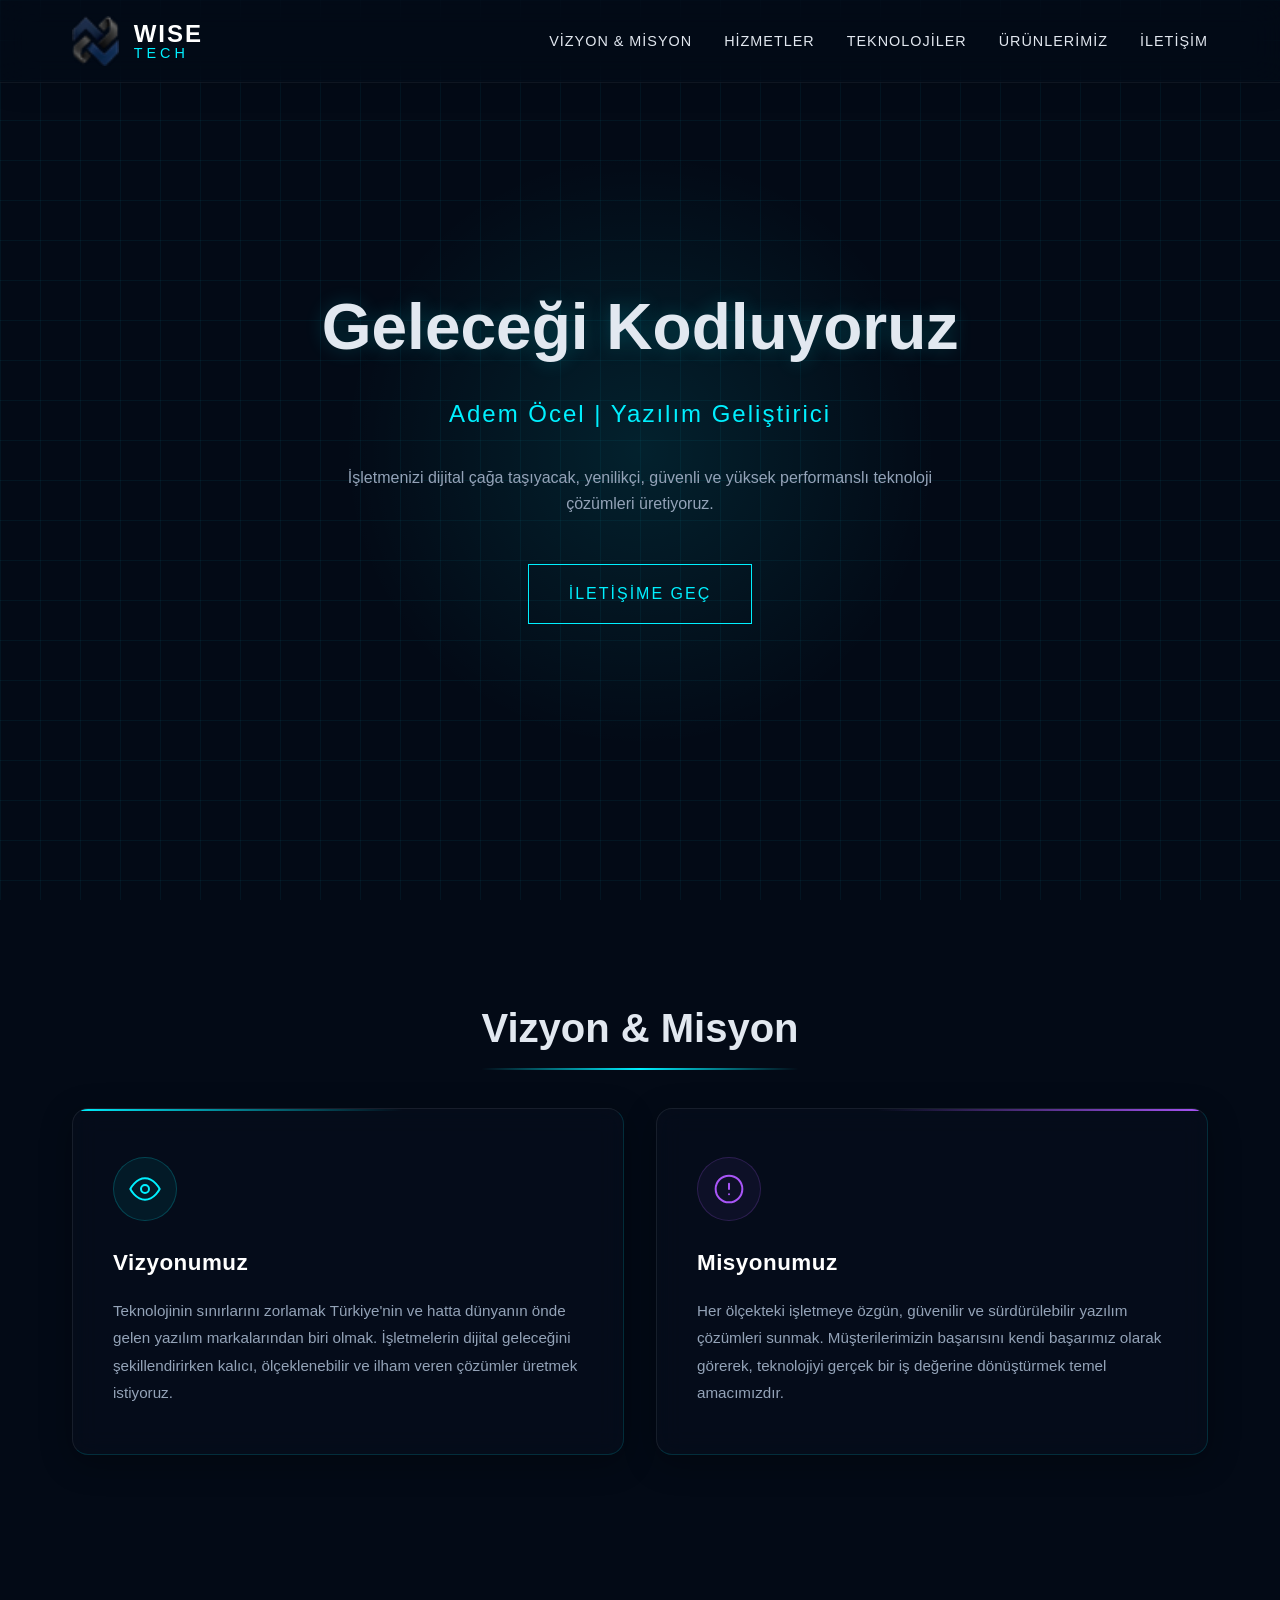
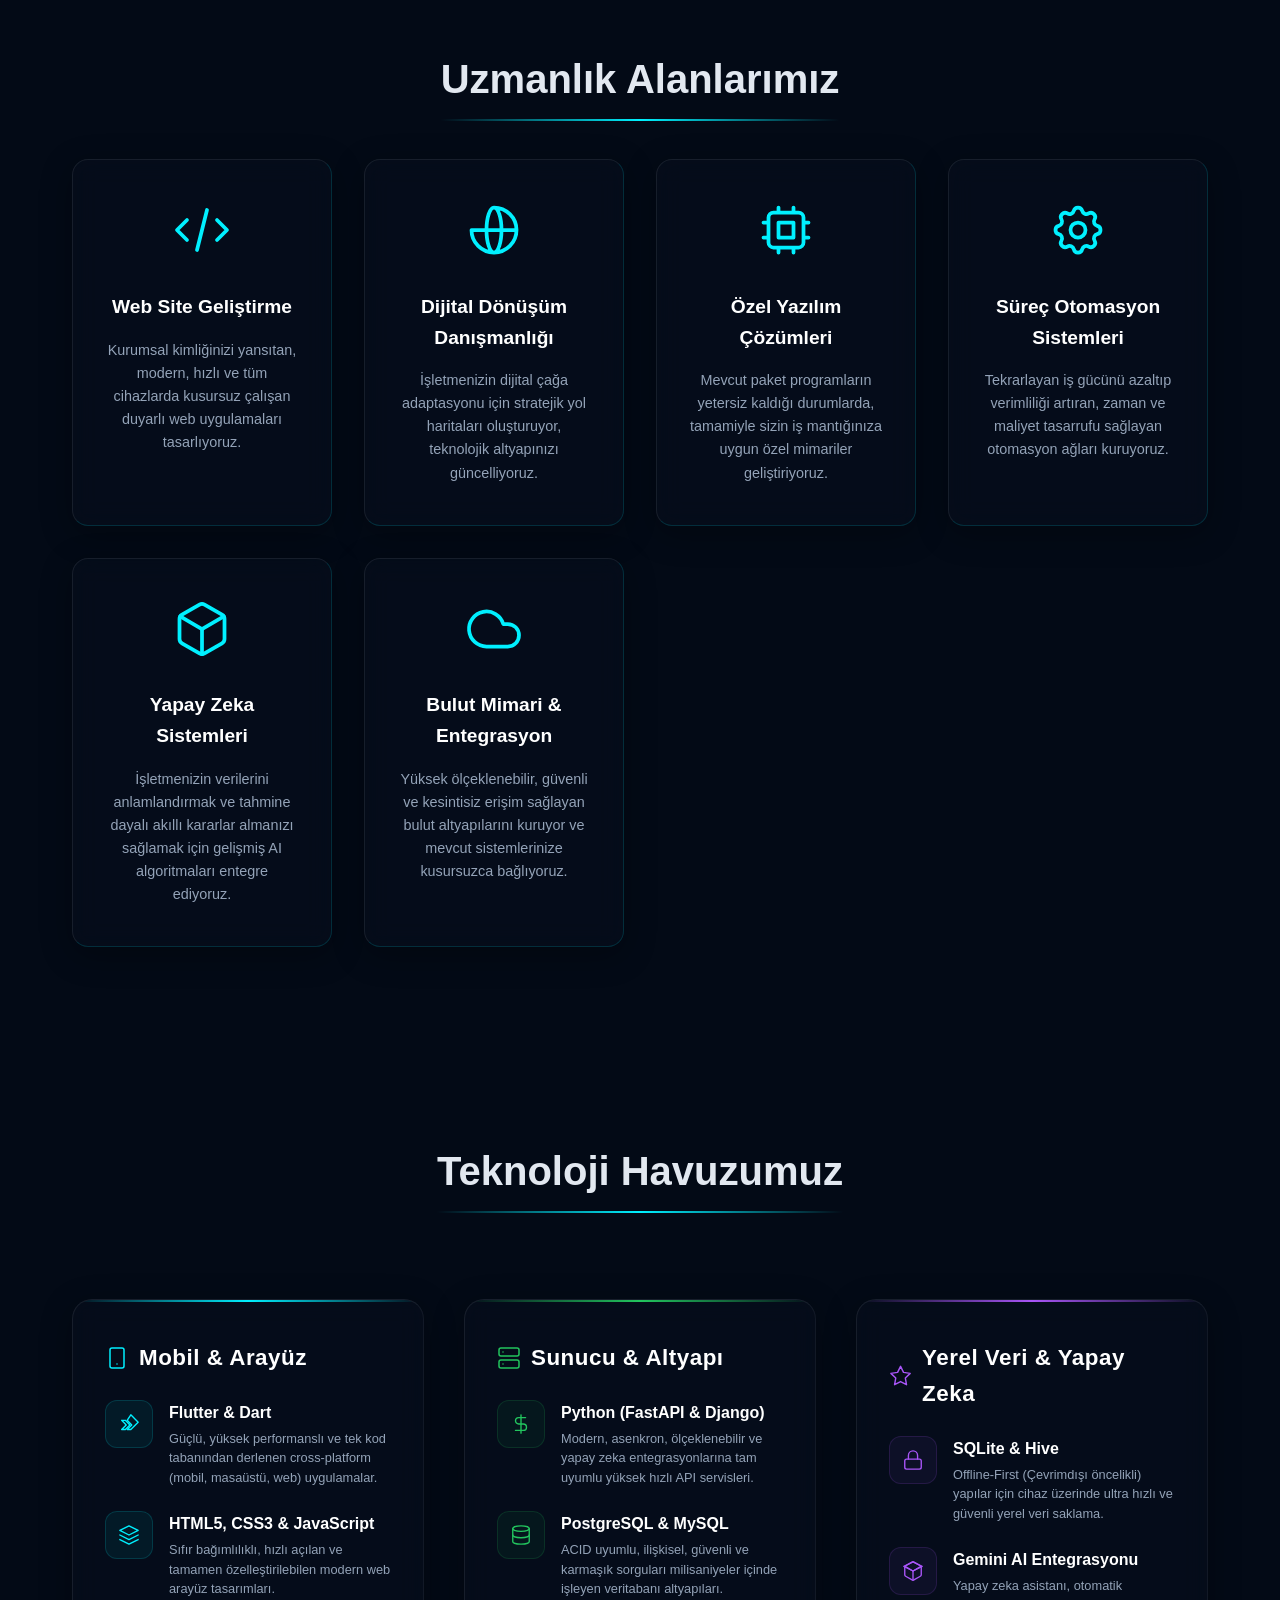
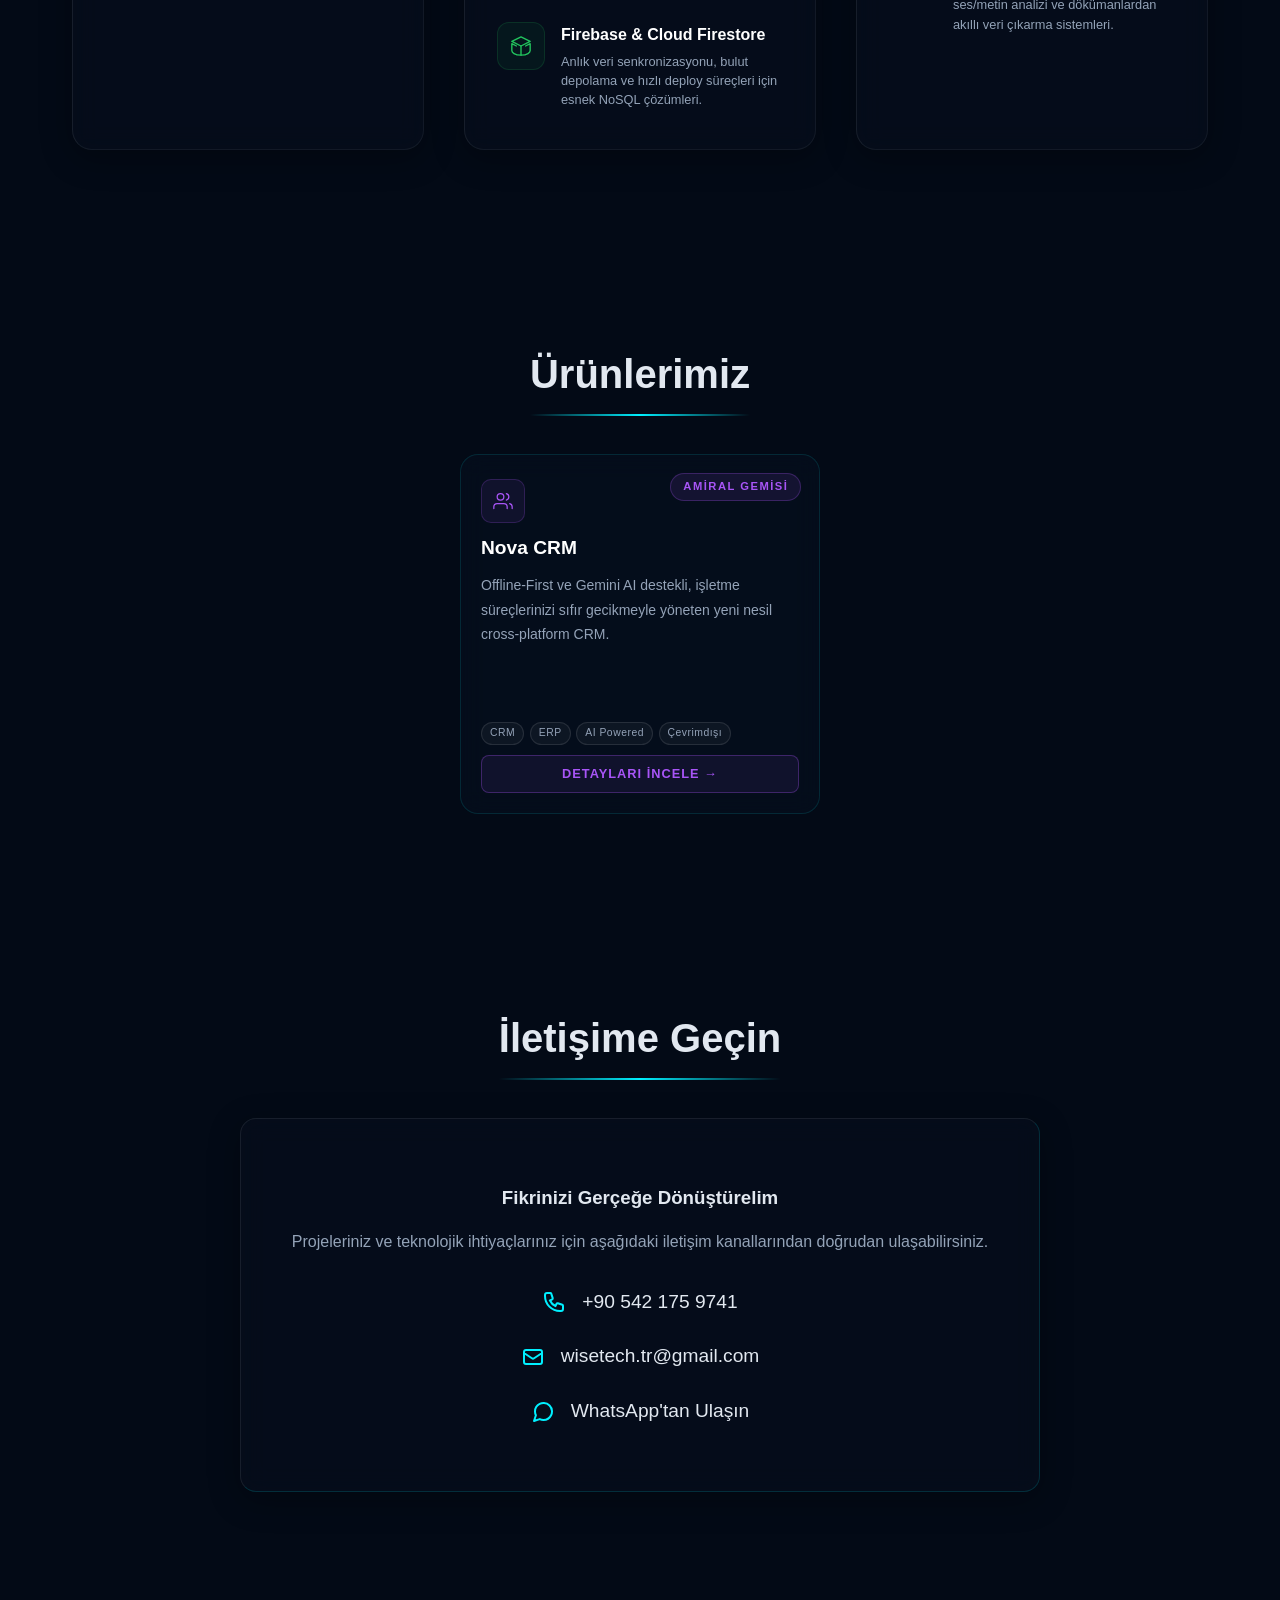
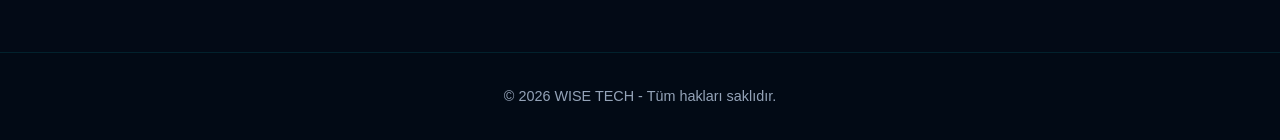
==== commit c92de1ff: "fix: update copyright year in footer to 2026" ====
--- a/index.html
+++ b/index.html
@@ -345,7 +345,7 @@
 
     <!-- Alt Bilgi -->
     <footer>
-        <p>&copy; 2024 WISE TECH - Adem Öcel. Tüm hakları saklıdır.</p>
+        <p>&copy; 2026 WISE TECH - Tüm hakları saklıdır.</p>
     </footer>
 
     <script src="script.js"></script>
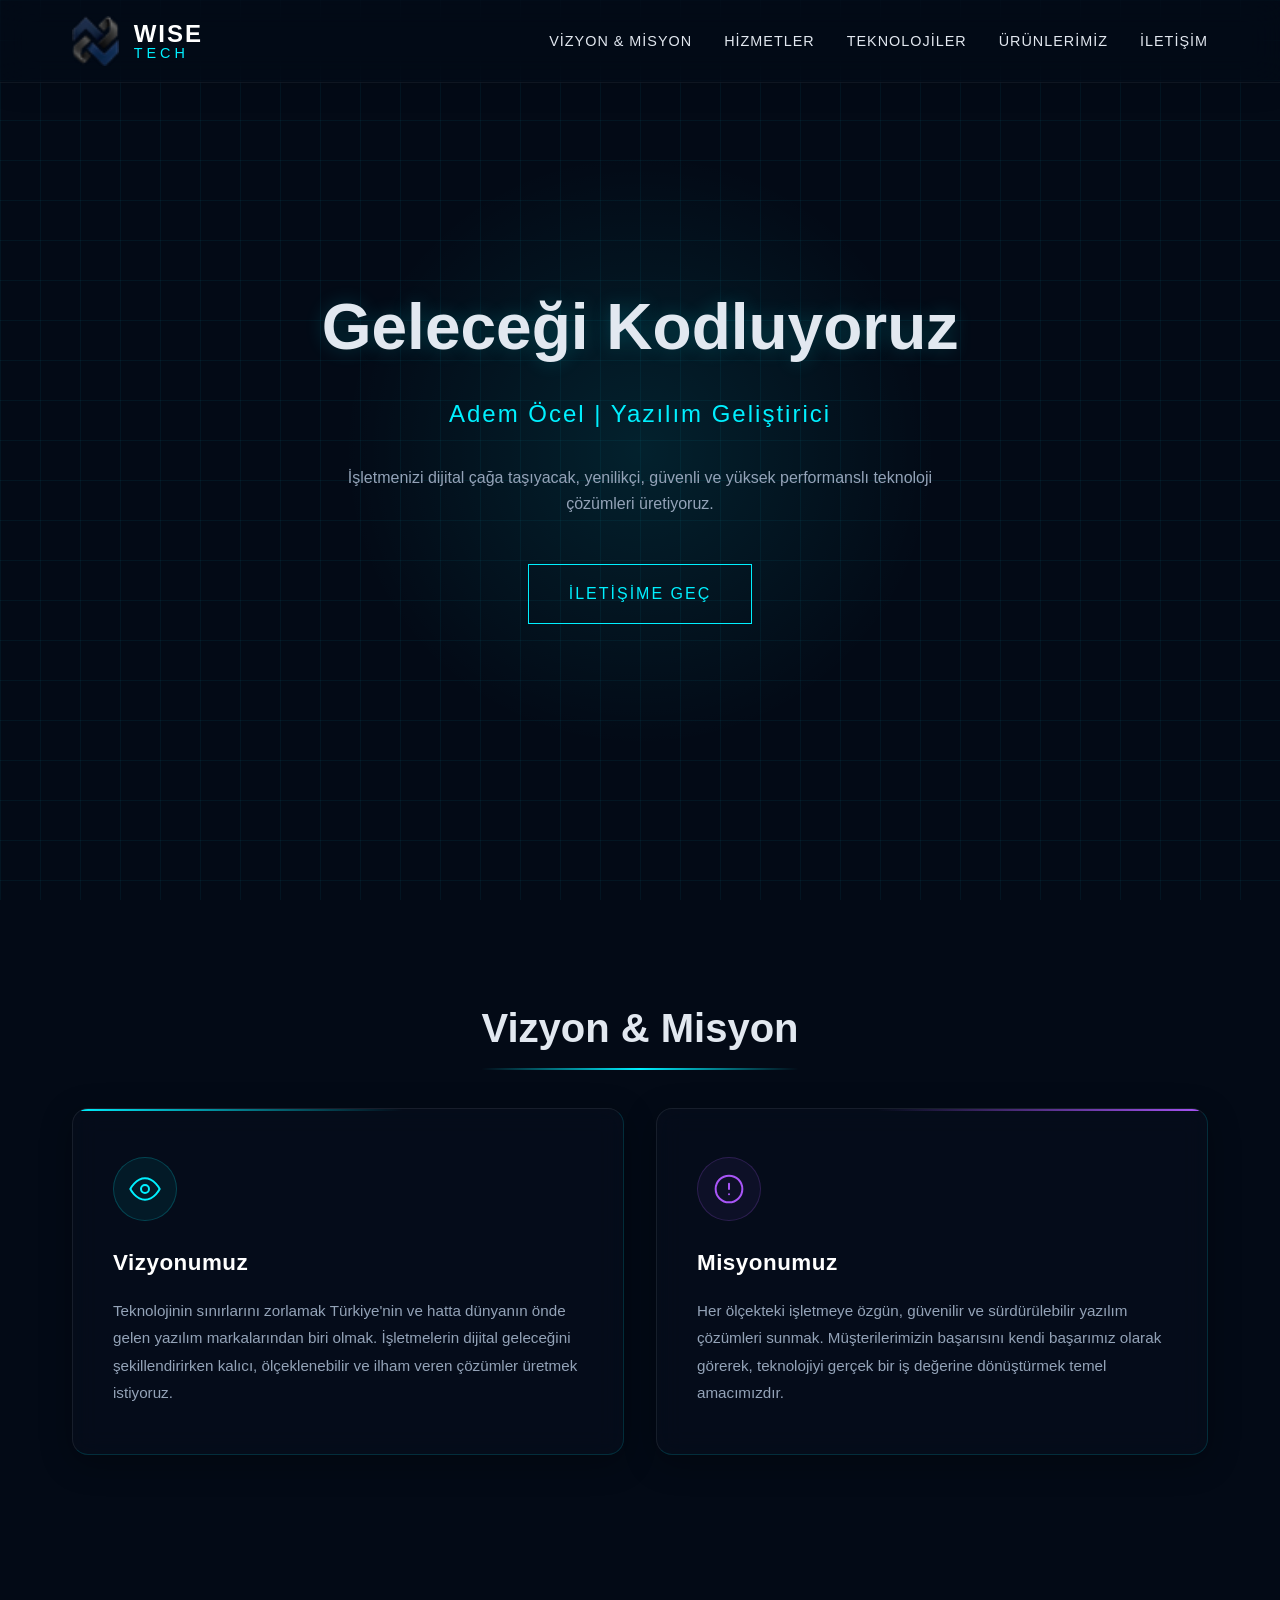
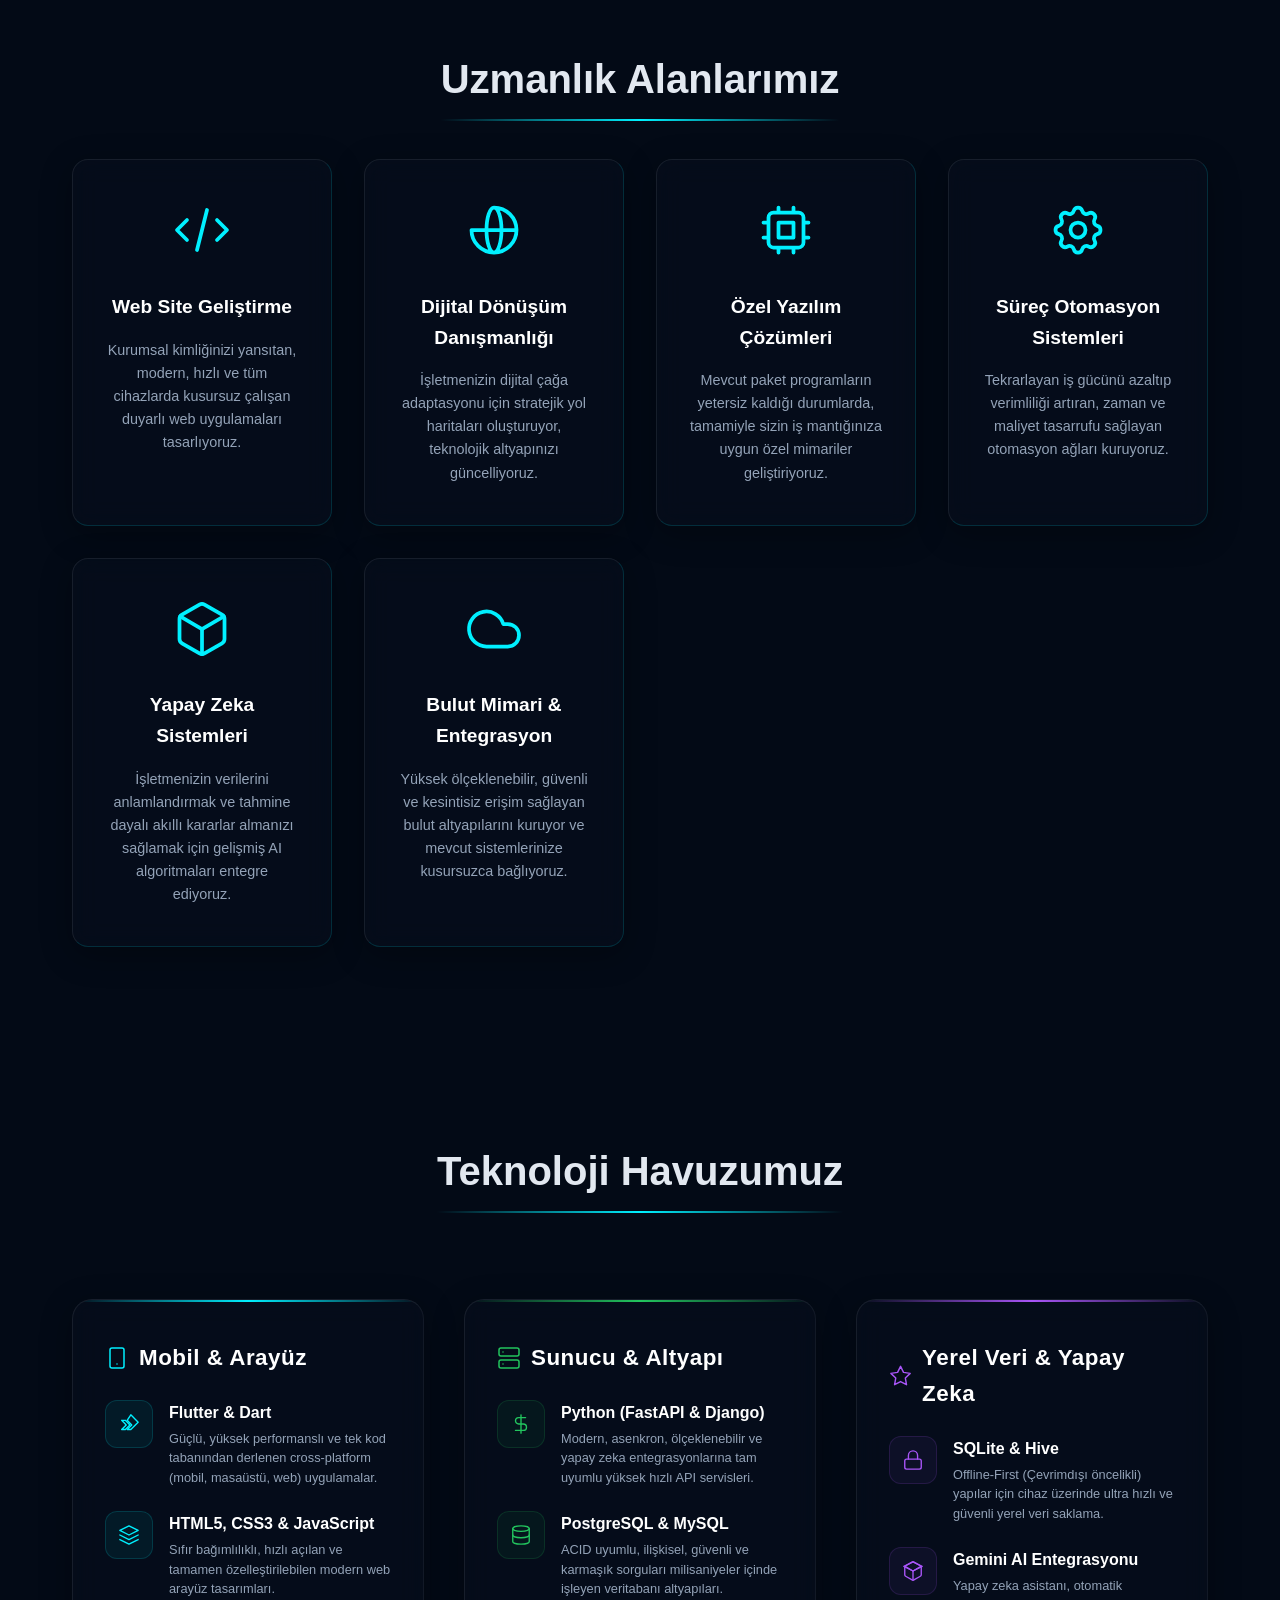
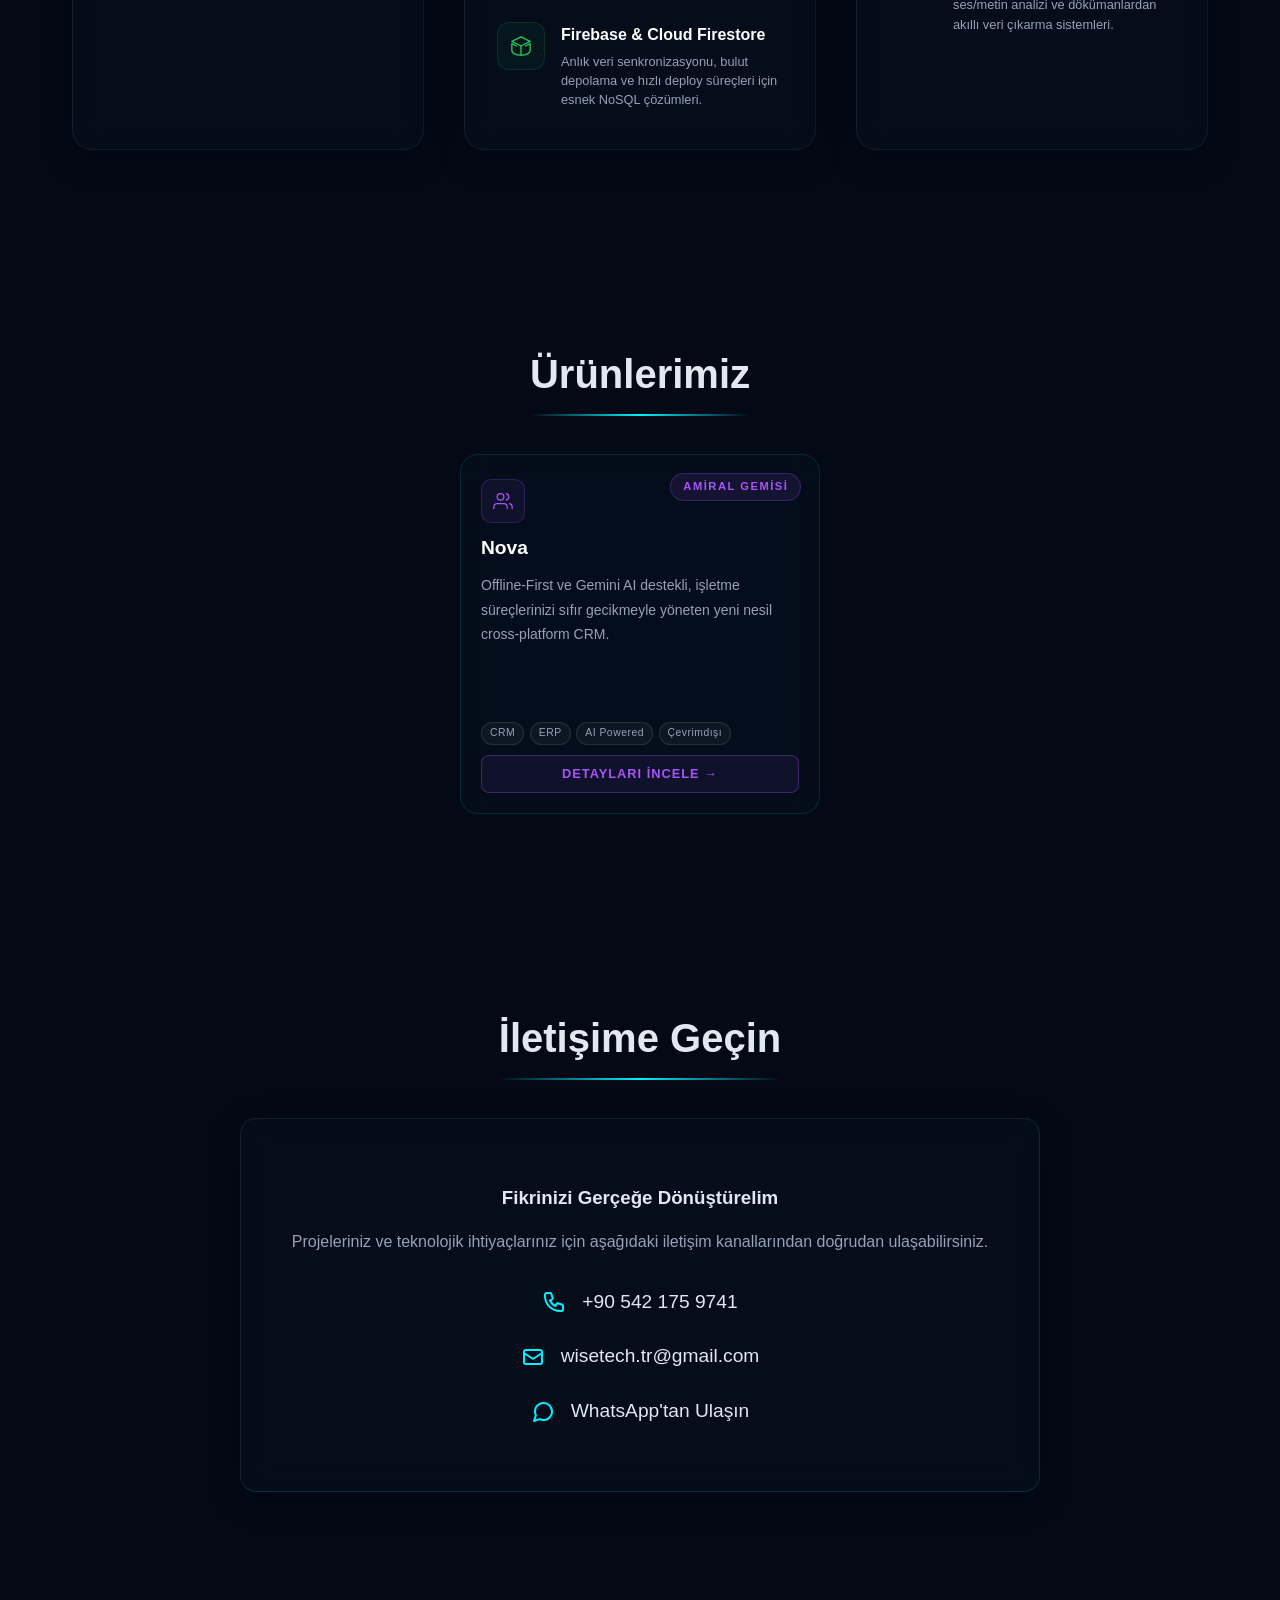
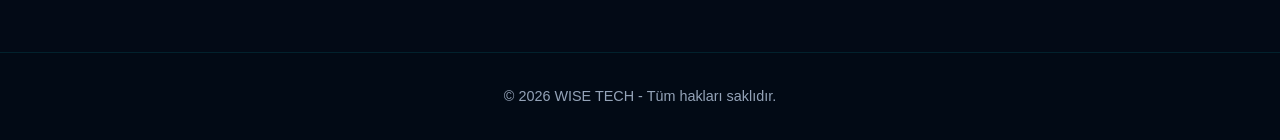
==== commit 3cd99c7d: "refactor: index - Nova product name and path updates" ====
--- a/index.html
+++ b/index.html
@@ -4,6 +4,20 @@
     <meta charset="UTF-8">
     <meta name="viewport" content="width=device-width, initial-scale=1.0">
     <title>WISE TECH | Adem Öcel - Yazılım Geliştirici</title>
+    <meta name="description" content="Wise Tech ile işletmenizi dijital çağa taşıyacak, yenilikçi, güvenli ve yüksek performanslı teknoloji çözümleri üretiyoruz. Adem Öcel - Yazılım Geliştirici.">
+    <meta name="keywords" content="yazılım, web geliştirme, dijital dönüşüm, özel yazılım, flutter, yapay zeka, crm, adem öcel, wise tech">
+    <meta name="author" content="WISE TECH">
+    <meta name="robots" content="index, follow">
+    <link rel="canonical" href="https://wisetech.com.tr/">
+    <link rel="icon" type="image/png" href="logo.png">
+    <link rel="apple-touch-icon" href="logo.png">
+    
+    <!-- Open Graph Meta Tags -->
+    <meta property="og:title" content="WISE TECH | Adem Öcel - Yazılım Geliştirici">
+    <meta property="og:description" content="İşletmenizi dijital çağa taşıyacak yenilikçi teknoloji çözümleri.">
+    <meta property="og:type" content="website">
+    <meta property="og:url" content="https://wisetech.com.tr/">
+    <meta property="og:image" content="https://wisetech.com.tr/logo.png">
     <link rel="stylesheet" href="style.css">
 </head>
 <body>
@@ -277,8 +291,8 @@
         <h2 class="section-title">Ürünlerimiz</h2>
 
         <div class="products-grid">
-            <!-- Nova CRM Sadeleştirilmiş Kart -->
-            <a href="nova-crm.html" class="product-card-link">
+            <!-- Nova Sadeleştirilmiş Kart -->
+            <a href="urunlerimiz/nova/" class="product-card-link">
                 <div class="product-card product-card--square">
                     <span class="product-badge product-badge--ai">Amiral Gemisi</span>
                     
@@ -289,7 +303,7 @@
                         </svg>
                     </div>
                     
-                    <h3>Nova CRM</h3>
+                    <h3>Nova</h3>
                     
                     <p>Offline-First ve Gemini AI destekli, işletme süreçlerinizi sıfır gecikmeyle yöneten yeni nesil cross-platform CRM.</p>
                     
